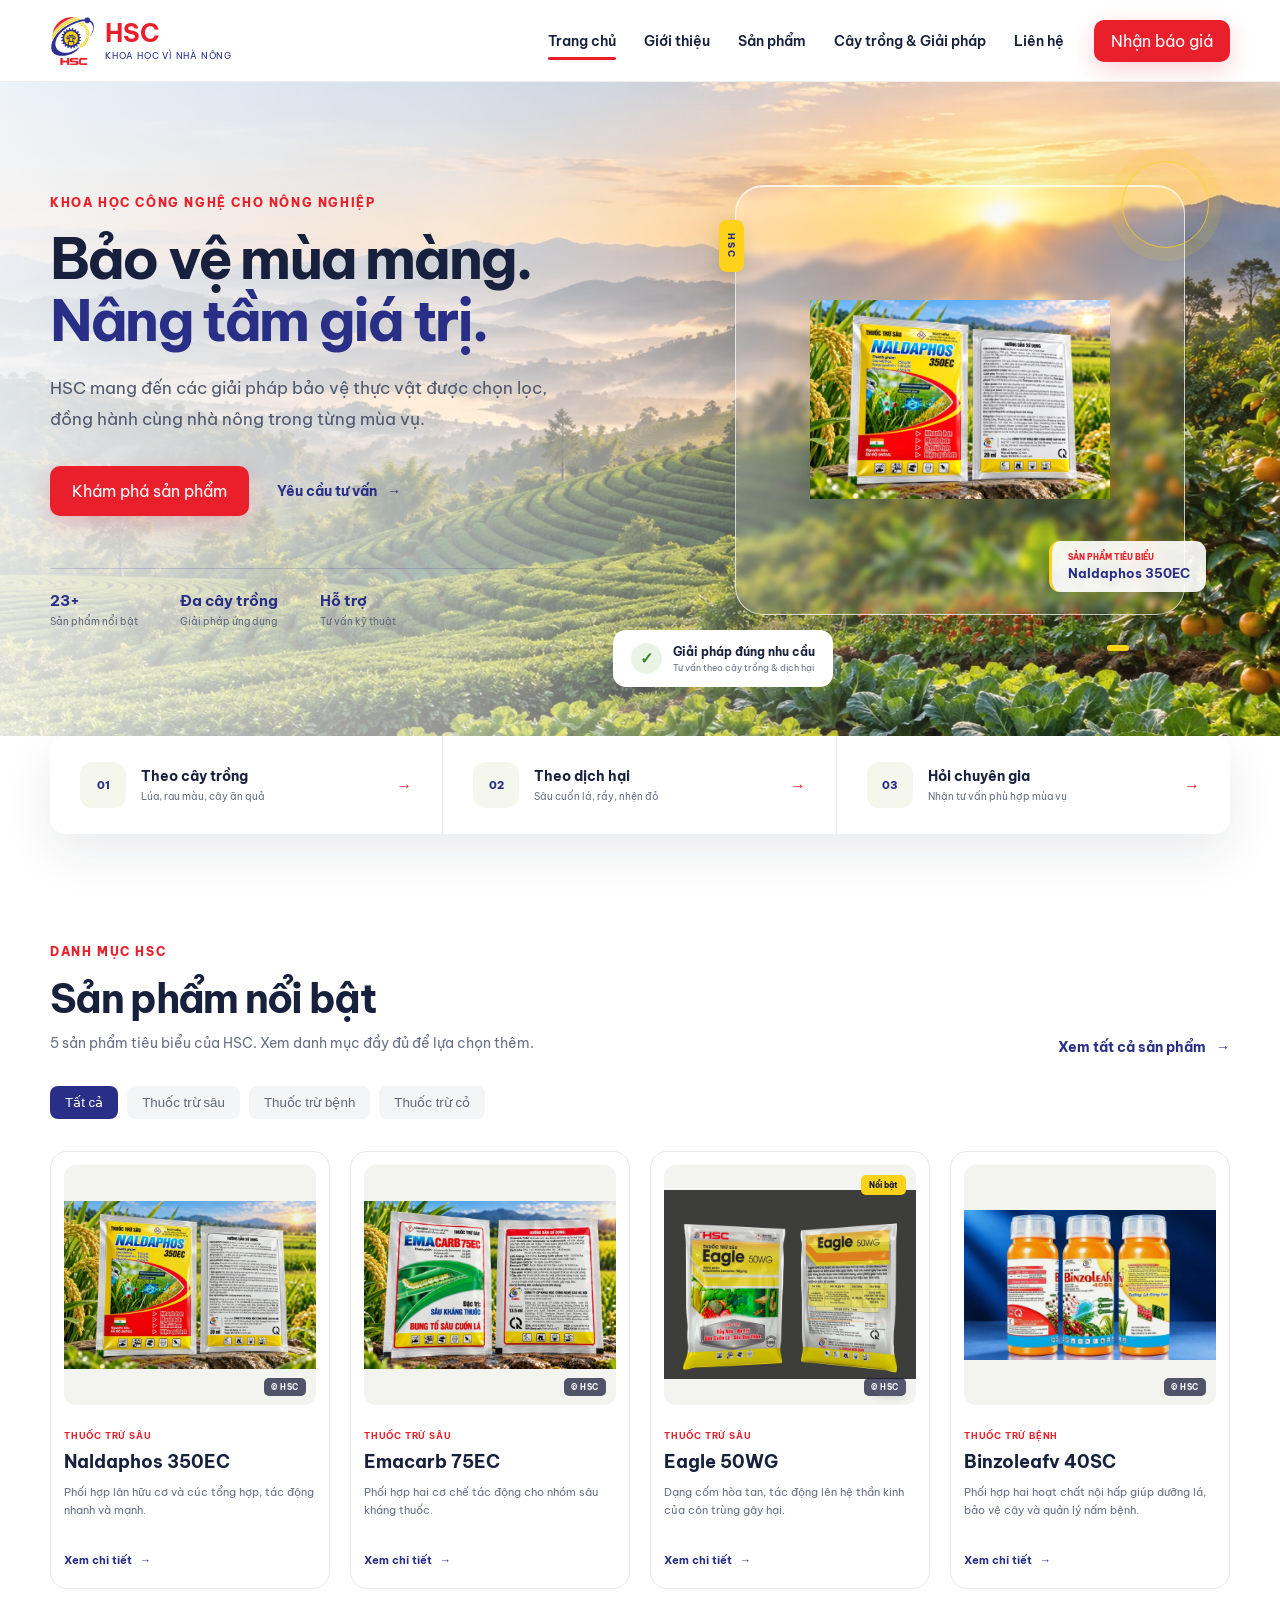
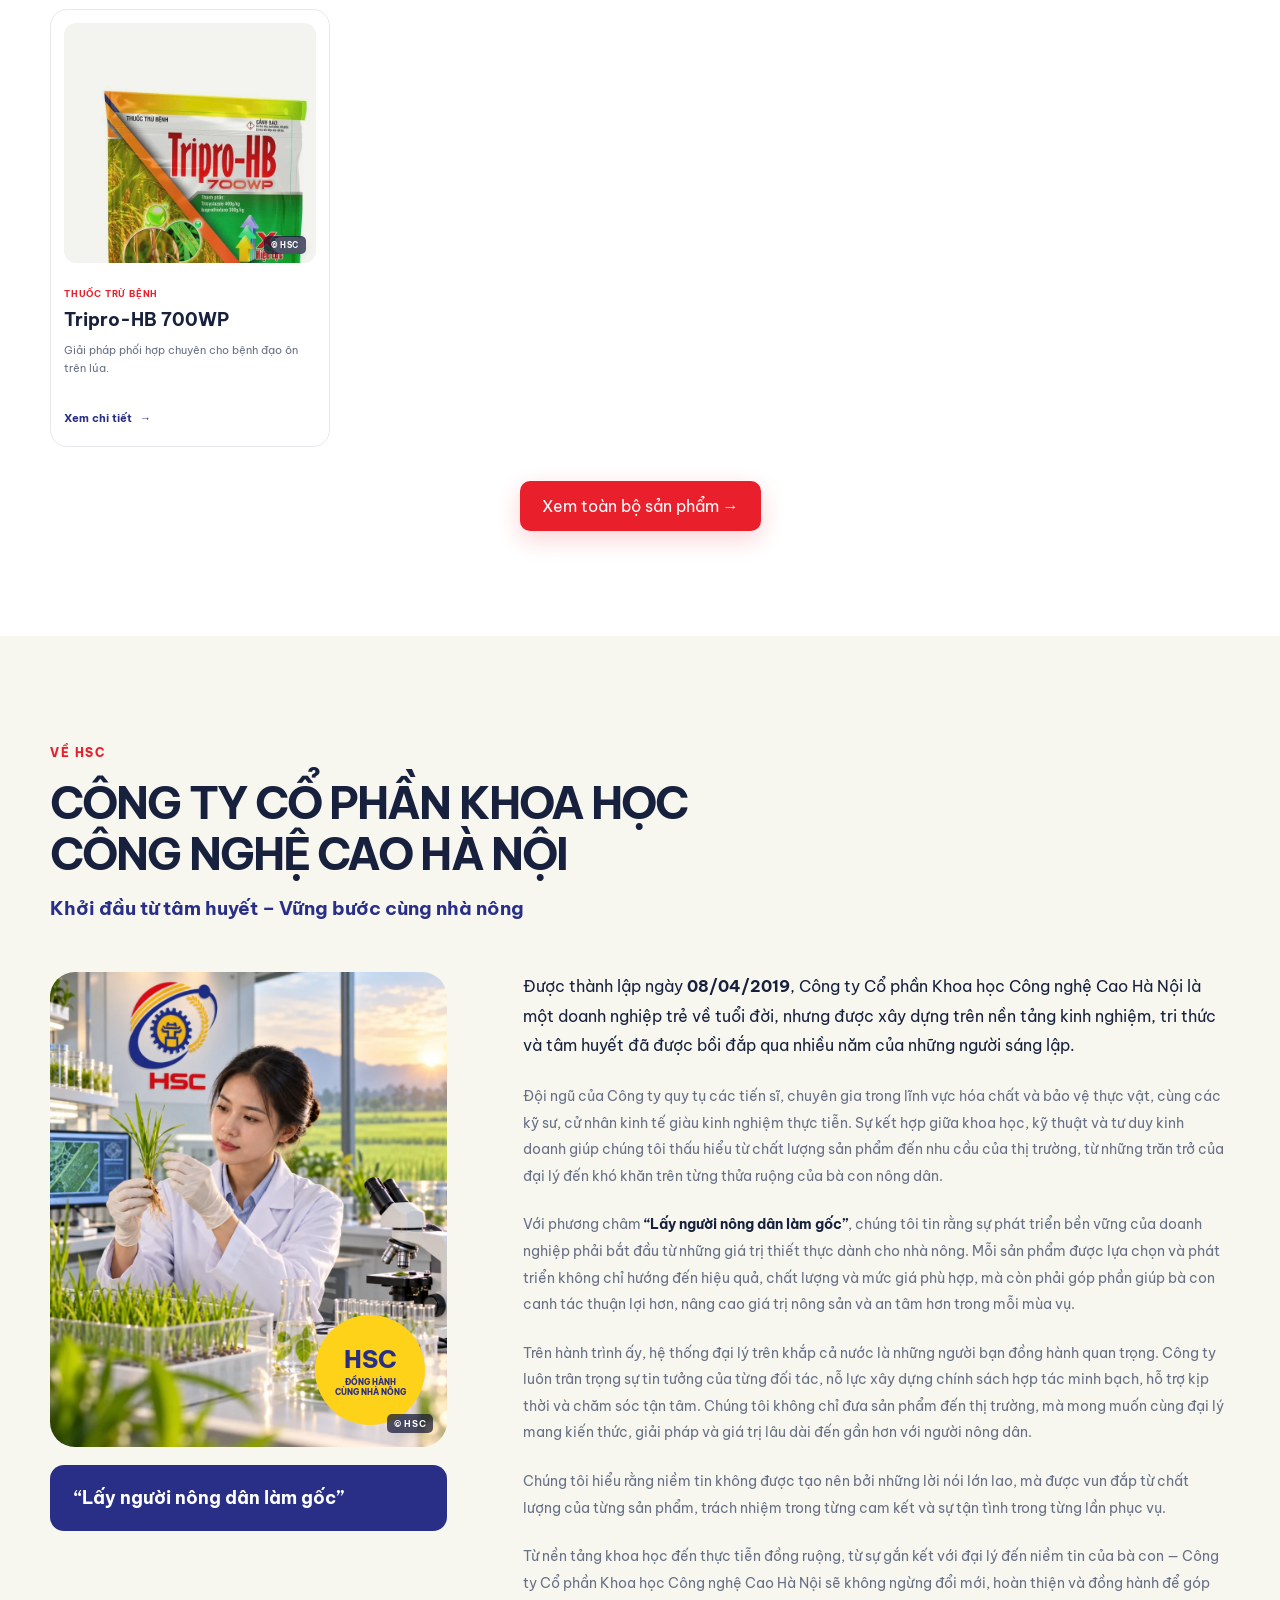
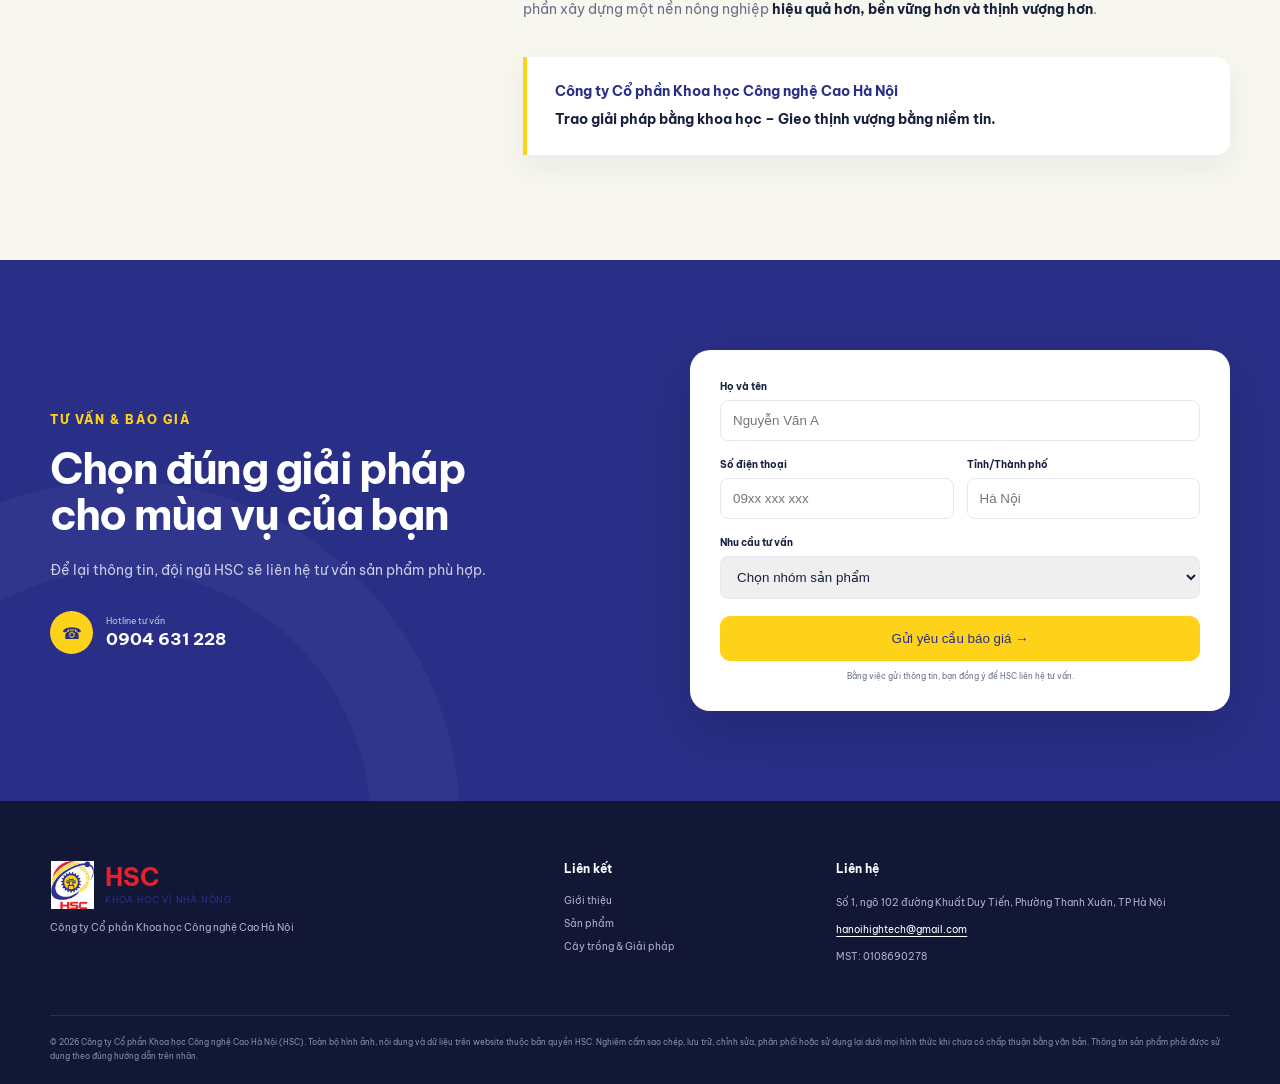
==== index.html @ 74bc1f0f "Sync homepage hero product rotation" ====
<!doctype html>
<html lang="vi">
<head>
  <meta charset="utf-8">
  <meta name="viewport" content="width=device-width,initial-scale=1">
  <meta name="description" content="HSC cung cấp các giải pháp bảo vệ thực vật phục vụ nền nông nghiệp hiệu quả và bền vững.">
  <meta name="copyright" content="Công ty Cổ phần Khoa học Công nghệ Cao Hà Nội (HSC)">
  <meta name="robots" content="index,follow,max-image-preview:none,noarchive">
  <title>HSC — Khoa học công nghệ cao Hà Nội</title>
  <link rel="preconnect" href="https://fonts.googleapis.com">
  <link rel="preconnect" href="https://fonts.gstatic.com" crossorigin>
  <link href="https://fonts.googleapis.com/css2?family=Be+Vietnam+Pro:wght@400;500;600;700;800&display=swap" rel="stylesheet">
  <link rel="stylesheet" href="styles.css?v=20261024-2">
</head>
<body>
  <a class="skip-link" href="#main">Đi đến nội dung chính</a>
  <header class="site-header">
    <div class="container nav-wrap">
      <a class="brand" href="#" aria-label="HSC - Trang chủ">
        <img src="assets/logo-hsc.jpg" alt="Logo HSC">
        <span><strong>HSC</strong><small>Khoa học vì nhà nông</small></span>
      </a>
      <button class="nav-toggle" aria-label="Mở menu" aria-expanded="false">☰</button>
      <nav class="nav" aria-label="Điều hướng chính">
        <a class="active" href="#">Trang chủ</a><a href="#about">Giới thiệu</a><a href="products.html">Sản phẩm</a><a href="crop-solutions.html">Cây trồng & Giải pháp</a><a href="#contact">Liên hệ</a>
      </nav>
      <a class="btn btn-small nav-quote" href="#quote">Nhận báo giá</a>
    </div>
  </header>

  <main id="main">
    <section class="hero">
      <div class="hero-shape one"></div><div class="hero-shape two"></div>
      <div class="container hero-grid">
        <div class="hero-copy">
          <span class="eyebrow">Khoa học công nghệ cho nông nghiệp</span>
          <h1>Bảo vệ mùa màng.<br><em>Nâng tầm giá trị.</em></h1>
          <p>HSC mang đến các giải pháp bảo vệ thực vật được chọn lọc, đồng hành cùng nhà nông trong từng mùa vụ.</p>
          <div class="hero-actions"><a class="btn" href="#products">Khám phá sản phẩm</a><a class="text-link" href="#quote">Yêu cầu tư vấn <span>→</span></a></div>
          <div class="trust-row"><div><b>23+</b><span>Sản phẩm nổi bật</span></div><div><b>Đa cây trồng</b><span>Giải pháp ứng dụng</span></div><div><b>Hỗ trợ</b><span>Tư vấn kỹ thuật</span></div></div>
        </div>
        <div class="hero-visual" aria-label="Các sản phẩm tiêu biểu của HSC">
          <div class="hero-product-stage">
            <img class="hero-pack hero-product-current" src="assets/products/naldaphos-350ec.webp" alt="Naldaphos 350EC" fetchpriority="high">
            <div class="hero-product-label"><small>Sản phẩm tiêu biểu</small><strong id="heroProductName">Naldaphos 350EC</strong></div>
          </div>
          <div class="hero-dots" aria-label="Tiến trình trình chiếu sản phẩm"></div>
          <div class="hero-note"><span>✓</span><div><strong>Giải pháp đúng nhu cầu</strong><small>Tư vấn theo cây trồng & dịch hại</small></div></div>
        </div>
      </div>
    </section>

    <section class="quick-links" id="solutions">
      <div class="container quick-grid">
        <a href="crop-solutions.html"><span class="qicon">01</span><div><strong>Theo cây trồng</strong><small>Lúa, rau màu, cây ăn quả</small></div><b>→</b></a>
        <a href="#products"><span class="qicon">02</span><div><strong>Theo dịch hại</strong><small>Sâu cuốn lá, rầy, nhện đỏ</small></div><b>→</b></a>
        <a href="#quote"><span class="qicon">03</span><div><strong>Hỏi chuyên gia</strong><small>Nhận tư vấn phù hợp mùa vụ</small></div><b>→</b></a>
      </div>
    </section>

    <section class="section products" id="products">
      <div class="container">
        <div class="section-head"><div><span class="eyebrow">Danh mục HSC</span><h2>Sản phẩm nổi bật</h2><p>5 sản phẩm tiêu biểu của HSC. Xem danh mục đầy đủ để lựa chọn thêm.</p></div><a class="text-link desktop" href="products.html">Xem tất cả sản phẩm <span>→</span></a></div>
        <div class="filters" role="group" aria-label="Lọc sản phẩm"><button class="filter active" data-filter="all">Tất cả</button><button class="filter" data-filter="sau">Thuốc trừ sâu</button><button class="filter" data-filter="benh">Thuốc trừ bệnh</button><button class="filter" data-filter="co">Thuốc trừ cỏ</button></div>
        <div class="product-grid" id="productGrid"></div>
        <div class="products-more"><a class="btn" href="products.html">Xem toàn bộ sản phẩm →</a></div>
      </div>
    </section>

    <section class="section about" id="about">
      <div class="container">
        <div class="about-heading">
          <span class="eyebrow">Về HSC</span>
          <h2>Công ty Cổ phần Khoa học<br>Công nghệ Cao Hà Nội</h2>
          <p class="about-tagline">Khởi đầu từ tâm huyết – Vững bước cùng nhà nông</p>
        </div>
        <div class="about-story">
          <aside class="about-visual" aria-label="HSC đồng hành cùng nhà nông">
            <div class="about-image"><img src="assets/hsc-agricultural-research.webp" alt="Chuyên gia HSC nghiên cứu cây trồng trong phòng thí nghiệm nông nghiệp công nghệ cao" loading="lazy" width="960" height="1200"><span class="stamp">HSC<small>Đồng hành<br>cùng nhà nông</small></span></div>
            <blockquote>“Lấy người nông dân làm gốc”</blockquote>
          </aside>
          <div class="about-copy">
            <p class="about-lead">Được thành lập ngày <strong>08/04/2019</strong>, Công ty Cổ phần Khoa học Công nghệ Cao Hà Nội là một doanh nghiệp trẻ về tuổi đời, nhưng được xây dựng trên nền tảng kinh nghiệm, tri thức và tâm huyết đã được bồi đắp qua nhiều năm của những người sáng lập.</p>
            <p>Đội ngũ của Công ty quy tụ các tiến sĩ, chuyên gia trong lĩnh vực hóa chất và bảo vệ thực vật, cùng các kỹ sư, cử nhân kinh tế giàu kinh nghiệm thực tiễn. Sự kết hợp giữa khoa học, kỹ thuật và tư duy kinh doanh giúp chúng tôi thấu hiểu từ chất lượng sản phẩm đến nhu cầu của thị trường, từ những trăn trở của đại lý đến khó khăn trên từng thửa ruộng của bà con nông dân.</p>
            <p>Với phương châm <strong>“Lấy người nông dân làm gốc”</strong>, chúng tôi tin rằng sự phát triển bền vững của doanh nghiệp phải bắt đầu từ những giá trị thiết thực dành cho nhà nông. Mỗi sản phẩm được lựa chọn và phát triển không chỉ hướng đến hiệu quả, chất lượng và mức giá phù hợp, mà còn phải góp phần giúp bà con canh tác thuận lợi hơn, nâng cao giá trị nông sản và an tâm hơn trong mỗi mùa vụ.</p>
            <p>Trên hành trình ấy, hệ thống đại lý trên khắp cả nước là những người bạn đồng hành quan trọng. Công ty luôn trân trọng sự tin tưởng của từng đối tác, nỗ lực xây dựng chính sách hợp tác minh bạch, hỗ trợ kịp thời và chăm sóc tận tâm. Chúng tôi không chỉ đưa sản phẩm đến thị trường, mà mong muốn cùng đại lý mang kiến thức, giải pháp và giá trị lâu dài đến gần hơn với người nông dân.</p>
            <p>Chúng tôi hiểu rằng niềm tin không được tạo nên bởi những lời nói lớn lao, mà được vun đắp từ chất lượng của từng sản phẩm, trách nhiệm trong từng cam kết và sự tận tình trong từng lần phục vụ.</p>
            <p>Từ nền tảng khoa học đến thực tiễn đồng ruộng, từ sự gắn kết với đại lý đến niềm tin của bà con — Công ty Cổ phần Khoa học Công nghệ Cao Hà Nội sẽ không ngừng đổi mới, hoàn thiện và đồng hành để góp phần xây dựng một nền nông nghiệp <strong>hiệu quả hơn, bền vững hơn và thịnh vượng hơn</strong>.</p>
            <div class="about-signature"><strong>Công ty Cổ phần Khoa học Công nghệ Cao Hà Nội</strong><span>Trao giải pháp bằng khoa học – Gieo thịnh vượng bằng niềm tin.</span></div>
          </div>
        </div>
      </div>
    </section>

    <section class="quote" id="quote">
      <div class="container quote-grid"><div><span class="eyebrow light">Tư vấn & báo giá</span><h2>Chọn đúng giải pháp<br>cho mùa vụ của bạn</h2><p>Để lại thông tin, đội ngũ HSC sẽ liên hệ tư vấn sản phẩm phù hợp.</p><div class="contact-line"><span>☎</span><div><small>Hotline tư vấn</small><b>0904 631 228</b></div></div></div><form class="quote-form" action="https://formsubmit.co/hanoihightech@gmail.com" method="post"><input type="hidden" name="_subject" value="Yêu cầu báo giá mới từ website HSC"><input type="hidden" name="_captcha" value="false"><input class="honeypot" type="text" name="_honey" tabindex="-1" autocomplete="off"><div class="field"><label for="name">Họ và tên</label><input id="name" name="Họ và tên" required autocomplete="name" placeholder="Nguyễn Văn A"></div><div class="field-row"><div class="field"><label for="phone">Số điện thoại</label><input id="phone" name="Số điện thoại" type="tel" required autocomplete="tel" pattern="[0-9 +.-]{8,15}" placeholder="09xx xxx xxx"></div><div class="field"><label for="region">Tỉnh/Thành phố</label><input id="region" name="Tỉnh Thành phố" autocomplete="address-level1" placeholder="Hà Nội"></div></div><div class="field"><label for="need">Nhu cầu tư vấn</label><select id="need" name="Nhu cầu tư vấn" required><option value="">Chọn nhóm sản phẩm</option><option>Thuốc trừ sâu</option><option>Giải pháp theo cây trồng</option><option>Nhận báo giá đại lý</option></select></div><button class="btn btn-yellow" type="submit">Gửi yêu cầu báo giá →</button><small class="privacy">Bằng việc gửi thông tin, bạn đồng ý để HSC liên hệ tư vấn.</small></form></div>
    </section>
  </main>

  <footer id="contact"><div class="container footer-grid"><div class="footer-brand"><div class="brand"><img src="assets/logo-hsc.jpg" alt=""><span><strong>HSC</strong><small>Khoa học vì nhà nông</small></span></div><p>Công ty Cổ phần Khoa học Công nghệ Cao Hà Nội</p></div><div><h3>Liên kết</h3><a href="#about">Giới thiệu</a><a href="products.html">Sản phẩm</a><a href="crop-solutions.html">Cây trồng & Giải pháp</a></div><div><h3>Liên hệ</h3><p>Số 1, ngõ 102 đường Khuất Duy Tiến, Phường Thanh Xuân, TP Hà Nội</p><p><a href="mailto:hanoihightech@gmail.com">hanoihightech@gmail.com</a></p><p>MST: 0108690278</p></div></div><div class="container copyright">© 2026 Công ty Cổ phần Khoa học Công nghệ Cao Hà Nội (HSC). Toàn bộ hình ảnh, nội dung và dữ liệu trên website thuộc bản quyền HSC. Nghiêm cấm sao chép, lưu trữ, chỉnh sửa, phân phối hoặc sử dụng lại dưới mọi hình thức khi chưa có chấp thuận bằng văn bản. Thông tin sản phẩm phải được sử dụng theo đúng hướng dẫn trên nhãn.</div></footer>
  <div class="copyright-notice" id="copyrightNotice" role="status" aria-live="polite" hidden>Nội dung và hình ảnh thuộc bản quyền HSC.</div>
  <div class="product-modal" id="productModal" hidden>
    <div class="modal-backdrop" data-close-modal></div>
    <section class="modal-panel" role="dialog" aria-modal="true" aria-labelledby="modalTitle">
      <button class="modal-close" type="button" aria-label="Đóng thông tin sản phẩm" data-close-modal>×</button>
      <div class="modal-image"><img id="modalImage" src="" alt=""></div>
      <div class="modal-content"><span class="eyebrow" id="modalType"></span><h2 id="modalTitle"></h2><p class="modal-lead" id="modalLead"></p><div class="active-box"><small>Hoạt chất</small><strong id="modalActive"></strong></div><div class="detail-grid"><div><h3>Công dụng</h3><p id="modalUse"></p></div><div><h3>Đối tượng phòng trừ chủ đạo</h3><p id="modalTargets"></p></div><div><h3>Cây trồng tham khảo</h3><p id="modalCrops"></p></div><div><h3>Lưu ý sử dụng</h3><p>Đọc kỹ nhãn, tuân thủ liều lượng, thời gian cách ly và trang bị bảo hộ. Không tự ý phối trộn khi chưa có hướng dẫn kỹ thuật.</p></div></div><a class="btn" id="modalQuote" href="#quote">Yêu cầu báo giá</a><p class="label-note">Thông tin trên website mang tính giới thiệu. Hướng dẫn trên nhãn sản phẩm là căn cứ sử dụng chính thức.</p></div>
    </section>
  </div>
  <script src="product-additions.js?v=20261024-3"></script><script src="script.js?v=20261024-7"></script>
</body>
</html>
---- styles.css ----
:root{--blue:#292f87;--blue2:#1d246f;--yellow:#ffd21a;--red:#e9202b;--ink:#17203c;--muted:#687086;--cream:#f7f7f0;--line:#e6e8ee;--white:#fff;--radius:22px}*{box-sizing:border-box}html{scroll-behavior:smooth}body{margin:0;font-family:'Be Vietnam Pro',sans-serif;color:var(--ink);background:#fff}a{color:inherit;text-decoration:none}img{max-width:100%;display:block}.container{width:min(1180px,calc(100% - 40px));margin:auto}.skip-link{position:absolute;left:-9999px;top:10px;background:#fff;padding:10px;z-index:99}.skip-link:focus{left:10px}.site-header{height:82px;background:rgba(255,255,255,.96);position:sticky;top:0;z-index:20;border-bottom:1px solid #eee}.nav-wrap{height:100%;display:flex;align-items:center;gap:30px}.brand{display:flex;align-items:center;gap:10px;margin-right:auto}.brand img{width:45px;height:48px;object-fit:contain}.brand span{display:flex;flex-direction:column}.brand strong{font-size:25px;line-height:1;color:var(--red)}.brand small{font-size:9px;text-transform:uppercase;letter-spacing:.8px;color:var(--blue);margin-top:4px}.nav{display:flex;gap:28px;font-size:14px;font-weight:600}.nav a{padding:30px 0;position:relative}.nav a.active:after,.nav a:hover:after{content:"";height:3px;background:var(--red);position:absolute;left:0;right:0;bottom:20px;border-radius:2px}.btn{display:inline-flex;align-items:center;justify-content:center;background:var(--red);color:#fff;padding:15px 22px;border:0;border-radius:10px;font:700 14px inherit;cursor:pointer;box-shadow:0 8px 24px rgba(233,32,43,.2)}.btn:hover{transform:translateY(-2px)}.btn-small{padding:11px 17px}.nav-toggle{display:none}.hero{min-height:655px;background:linear-gradient(120deg,#f6f7f3 0%,#fff 52%,#eef0fb 100%);position:relative;overflow:hidden}.hero-grid{display:grid;grid-template-columns:1.05fr .95fr;align-items:center;min-height:655px;position:relative;z-index:2}.eyebrow{display:inline-block;font-size:12px;font-weight:800;text-transform:uppercase;letter-spacing:1.6px;color:var(--red);margin-bottom:18px}.hero h1,.section h2,.quote h2{font-size:57px;line-height:1.08;letter-spacing:-2.8px;margin:0 0 22px}.hero h1 em{font-style:normal;color:var(--blue)}.hero-copy>p{font-size:17px;line-height:1.8;color:var(--muted);max-width:570px}.hero-actions{display:flex;align-items:center;gap:28px;margin-top:31px}.text-link{font-size:14px;font-weight:700;color:var(--blue)}.text-link span{margin-left:7px}.trust-row{display:flex;gap:42px;margin-top:52px;border-top:1px solid var(--line);padding-top:22px}.trust-row div{display:flex;flex-direction:column}.trust-row b{font-size:15px;color:var(--blue)}.trust-row span{font-size:10px;color:var(--muted);margin-top:5px}.hero-visual{height:560px;position:relative}.sun{position:absolute;width:390px;height:390px;border-radius:50%;background:var(--yellow);right:38px;top:72px;box-shadow:0 35px 80px rgba(255,210,26,.25)}.hero-pack{position:absolute;object-fit:contain;filter:drop-shadow(0 24px 20px rgba(29,36,111,.18))}.pack-a{width:245px;height:440px;right:217px;top:62px;mix-blend-mode:multiply}.pack-b{width:205px;height:390px;right:35px;top:129px;mix-blend-mode:multiply}.hero-note{position:absolute;left:17px;bottom:44px;background:#fff;padding:13px 18px;border-radius:13px;box-shadow:0 12px 35px rgba(23,32,60,.16);display:flex;gap:11px;align-items:center}.hero-note>span{background:#eaf4e5;color:#42832d;width:31px;height:31px;border-radius:50%;display:grid;place-items:center;font-weight:bold}.hero-note div{display:flex;flex-direction:column}.hero-note strong{font-size:12px}.hero-note small{font-size:9px;color:var(--muted);margin-top:3px}.leaf{position:absolute;color:#8cae37;font-size:26px;transform:rotate(45deg)}.leaf-a{right:8px;top:90px}.leaf-b{left:70px;top:100px}.hero-shape{position:absolute;border:1px solid rgba(41,47,135,.08);border-radius:50%}.hero-shape.one{width:700px;height:700px;right:-320px;top:-250px}.hero-shape.two{width:500px;height:500px;left:-390px;bottom:-390px}.quick-links{transform:translateY(-1px);background:#fff}.quick-grid{display:grid;grid-template-columns:repeat(3,1fr);box-shadow:0 18px 50px rgba(23,32,60,.09);border-radius:16px;overflow:hidden;position:relative;z-index:3}.quick-grid>a{padding:26px 30px;display:flex;align-items:center;gap:15px;border-right:1px solid var(--line);background:#fff}.quick-grid>a:last-child{border:0}.quick-grid>a>b{margin-left:auto;color:var(--red)}.qicon{width:46px;height:46px;display:grid;place-items:center;background:#f5f6ec;border-radius:12px}.quick-grid div{display:flex;flex-direction:column}.quick-grid strong{font-size:14px}.quick-grid small{font-size:10px;color:var(--muted);margin-top:5px}.section{padding:105px 0}.products{background:#fff}.section-head{display:flex;justify-content:space-between;align-items:end;margin-bottom:30px}.section-head h2,.about h2{font-size:40px;letter-spacing:-1.7px;margin:0 0 12px}.section-head p{color:var(--muted);max-width:600px;font-size:14px;line-height:1.7;margin:0}.filters{display:flex;gap:9px;margin-bottom:32px}.filter{background:#f4f5f7;border:0;border-radius:8px;padding:9px 15px;font:600 12px inherit;color:#61697a;cursor:pointer}.filter.active{background:var(--blue);color:#fff}.product-grid{display:grid;grid-template-columns:repeat(4,1fr);gap:20px}.product-card{border:1px solid var(--line);border-radius:17px;padding:13px 13px 20px;position:relative;transition:.2s}.product-card:hover{transform:translateY(-5px);box-shadow:0 18px 42px rgba(23,32,60,.09)}.product-img{height:240px;background:#f3f4ef;border-radius:12px;display:grid;place-items:center;overflow:hidden;margin-bottom:18px}.product-img.dark{background:#f0f1f5}.product-img img{width:100%;height:100%;object-fit:contain;mix-blend-mode:multiply}.product-card>small{font-size:9px;color:var(--red);font-weight:700;text-transform:uppercase;letter-spacing:.8px}.product-card h3{font-size:18px;margin:7px 0}.product-card p{font-size:11px;line-height:1.6;color:var(--muted);min-height:53px}.product-card>a{font-size:11px;font-weight:700;color:var(--blue)}.badge{position:absolute;right:23px;top:23px;z-index:2;background:var(--yellow);padding:5px 8px;border-radius:5px;font-size:8px;font-weight:800}.about{background:var(--cream)}.about-grid{display:grid;grid-template-columns:1fr 1fr;gap:90px;align-items:center}.about-image{height:540px;border-radius:25px;overflow:hidden;position:relative;background:#ddd}.about-image>img{width:100%;height:100%;object-fit:cover}.stamp{position:absolute;right:22px;bottom:22px;width:110px;height:110px;background:var(--yellow);border-radius:50%;display:flex;flex-direction:column;align-items:center;justify-content:center;color:var(--blue);font-size:24px;font-weight:800}.stamp small{font-size:8px;text-align:center;text-transform:uppercase;margin-top:3px}.about-copy>p{color:var(--muted);line-height:1.8;font-size:14px}.about-copy ul{list-style:none;padding:0;margin:28px 0}.about-copy li{display:flex;gap:15px;margin:18px 0}.about-copy li>b{width:28px;height:28px;border-radius:50%;background:#e9edd8;color:#5e802d;display:grid;place-items:center}.about-copy li span{display:flex;flex-direction:column}.about-copy li strong{font-size:13px}.about-copy li small{font-size:10px;color:var(--muted);margin-top:5px}.quote{background:var(--blue);color:#fff;padding:90px 0;position:relative;overflow:hidden}.quote:after{content:"";position:absolute;width:500px;height:500px;border:90px solid rgba(255,255,255,.03);border-radius:50%;left:-220px;bottom:-360px}.quote-grid{display:grid;grid-template-columns:1fr 1fr;gap:100px;align-items:center;position:relative;z-index:2}.eyebrow.light{color:var(--yellow)}.quote h2{font-size:43px;letter-spacing:-1.8px}.quote-grid>div>p{color:#c9cce4;line-height:1.7;font-size:14px}.contact-line{display:flex;gap:13px;align-items:center;margin-top:28px}.contact-line>span{width:43px;height:43px;border-radius:50%;background:var(--yellow);color:var(--blue);display:grid;place-items:center}.contact-line div{display:flex;flex-direction:column}.contact-line small{font-size:9px;color:#bfc3dc}.contact-line b{font-size:17px;margin-top:2px}.quote-form{background:#fff;color:var(--ink);padding:30px;border-radius:20px;box-shadow:0 20px 60px rgba(0,0,0,.15)}.field{display:flex;flex-direction:column;gap:7px;margin-bottom:17px}.field-row{display:grid;grid-template-columns:1fr 1fr;gap:13px}.field label{font-size:10px;font-weight:700}.field input,.field select{width:100%;border:1px solid var(--line);border-radius:8px;padding:12px;font:12px inherit;color:var(--ink);outline:none}.field input:focus,.field select:focus{border-color:var(--blue);box-shadow:0 0 0 3px rgba(41,47,135,.1)}.btn-yellow{width:100%;background:var(--yellow);color:var(--blue);box-shadow:none}.privacy{display:block;text-align:center;color:var(--muted);font-size:8px;margin-top:10px}footer{background:#121735;color:#fff;padding:60px 0 0}.footer-grid{display:grid;grid-template-columns:1.5fr .7fr 1.3fr;gap:60px}.footer-brand .brand{justify-content:flex-start;width:max-content}.footer-brand p,.footer-grid>div>p{font-size:10px;line-height:1.7;color:#aeb2ca}.footer-grid h3{font-size:12px;margin:0 0 18px}.footer-grid>div>a{display:block;font-size:10px;color:#aeb2ca;margin:10px 0}.copyright{border-top:1px solid rgba(255,255,255,.1);margin-top:40px;padding:20px 0;font-size:8px;color:#898fae}
@media(max-width:900px){.nav,.nav-quote{display:none}.nav-toggle{display:block;border:0;background:transparent;font-size:24px}.nav.open{display:flex;position:absolute;top:82px;left:0;right:0;background:#fff;flex-direction:column;padding:20px 30px;gap:0;box-shadow:0 15px 30px rgba(0,0,0,.1)}.nav.open a{padding:13px}.nav.open a:after{display:none}.hero-grid{grid-template-columns:1fr;min-height:auto;padding-top:70px}.hero h1{font-size:49px}.hero-visual{height:510px}.product-grid{grid-template-columns:repeat(2,1fr)}.about-grid,.quote-grid{grid-template-columns:1fr;gap:50px}.about-image{height:480px}.quick-grid{grid-template-columns:1fr}.quick-grid>a{border-right:0;border-bottom:1px solid var(--line)}.footer-grid{grid-template-columns:1fr 1fr}.footer-brand{grid-column:1/-1}}
@media(max-width:600px){.container{width:min(100% - 28px,1180px)}.site-header{height:70px}.nav.open{top:70px}.hero-grid{padding-top:52px}.hero h1{font-size:38px;letter-spacing:-1.8px}.hero-copy>p{font-size:14px}.hero-actions{align-items:flex-start;flex-direction:column;gap:18px}.trust-row{gap:15px;justify-content:space-between}.hero-visual{height:425px}.sun{width:300px;height:300px;right:10px}.pack-a{width:190px;height:350px;right:135px}.pack-b{width:160px;height:300px;right:5px;top:120px}.hero-note{left:0;bottom:20px}.section{padding:75px 0}.section-head h2,.about h2{font-size:33px}.desktop{display:none}.product-grid{grid-template-columns:1fr 1fr;gap:10px}.product-card{padding:8px 8px 15px}.product-img{height:180px}.product-card p{display:none}.product-card h3{font-size:14px}.filters{overflow:auto;padding-bottom:5px}.filter{white-space:nowrap}.about-grid{gap:38px}.about-image{height:360px}.quote{padding:70px 0}.quote h2{font-size:34px}.quote-grid{gap:38px}.quote-form{padding:20px}.field-row{grid-template-columns:1fr}.footer-grid{grid-template-columns:1fr;gap:30px}.footer-brand{grid-column:auto}}
@media(prefers-reduced-motion:reduce){html{scroll-behavior:auto}*{transition:none!important}}
.qicon{color:var(--blue);font-size:11px;font-weight:800}

/* Hero product emphasis */
.hero-grid{grid-template-columns:.94fr 1.06fr}
.hero-visual{height:590px}
.sun{width:440px;height:440px;right:18px;top:56px;background:linear-gradient(145deg,#ffe45e 0%,#ffd21a 54%,#f4b90b 100%);box-shadow:0 40px 95px rgba(255,196,0,.34)}
.hero-pack{filter:drop-shadow(0 32px 26px rgba(29,36,111,.28));transition:transform .25s ease}
.hero-visual:hover .pack-a{transform:translateY(-7px) rotate(-1deg)}
.hero-visual:hover .pack-b{transform:translateY(-4px) rotate(1deg)}
.pack-a{width:285px;height:490px;right:230px;top:43px}
.pack-b{width:235px;height:430px;right:22px;top:112px}
.hero-note{left:28px;bottom:26px}
@media(max-width:900px){.hero-grid{grid-template-columns:1fr}.hero-visual{height:540px}.sun{width:410px;height:410px;right:20px}.pack-a{width:260px;height:450px;right:210px}.pack-b{width:220px;height:400px;right:18px}}
@media(max-width:600px){.hero-visual{height:475px;margin-top:8px}.sun{width:345px;height:345px;right:-2px;top:68px}.pack-a{width:215px;height:385px;right:138px;top:53px}.pack-b{width:180px;height:340px;right:-2px;top:112px}.hero-note{left:0;bottom:0}}
.product-open{display:block;width:100%;padding:0;border:0;background:none;text-align:left;color:inherit;font:inherit;cursor:pointer}.product-open:focus-visible{outline:3px solid var(--yellow);outline-offset:5px;border-radius:10px}.product-open>small{font-size:9px;color:var(--red);font-weight:700;text-transform:uppercase;letter-spacing:.8px}.product-open h3{font-size:18px;margin:7px 0}.product-open p{font-size:11px;line-height:1.6;color:var(--muted);min-height:53px}.card-link{font-size:11px;font-weight:700;color:var(--blue)}.card-link b{margin-left:5px}.product-card[hidden]{display:none}
.product-img{position:relative}.product-img img,#modalImage{transition:opacity .18s ease}.product-img img.switching,#modalImage.switching{opacity:0}.gallery-mark{position:absolute;right:10px;bottom:9px;padding:4px 7px;border-radius:999px;background:rgba(255,255,255,.88);color:var(--blue);font-size:7px;letter-spacing:3px;box-shadow:0 2px 8px rgba(23,32,60,.12)}
.products-more{display:flex;justify-content:center;margin-top:34px}.catalog-hero{padding:75px 0 45px;background:linear-gradient(135deg,#f7f7f0,#eef0fb)}.catalog-hero h1{font-size:48px;letter-spacing:-2px;margin:0 0 14px}.catalog-hero p{color:var(--muted);max-width:680px;line-height:1.7}.catalog-products{padding-top:55px}
@media(prefers-reduced-motion:reduce){.product-img img,#modalImage{transition:none}}
body.modal-open{overflow:hidden}.product-modal[hidden]{display:none}.product-modal{position:fixed;inset:0;z-index:100;display:grid;place-items:center;padding:22px}.modal-backdrop{position:absolute;inset:0;background:rgba(12,17,44,.72);backdrop-filter:blur(5px)}.modal-panel{position:relative;background:#fff;width:min(1050px,100%);max-height:min(760px,calc(100vh - 44px));overflow:auto;border-radius:24px;display:grid;grid-template-columns:.88fr 1.12fr;box-shadow:0 35px 100px rgba(0,0,0,.3)}.modal-close{position:absolute;right:17px;top:15px;width:38px;height:38px;border:0;border-radius:50%;background:#f1f2f5;color:var(--ink);font-size:26px;line-height:1;cursor:pointer;z-index:2}.modal-close:focus-visible{outline:3px solid var(--yellow)}.modal-image{min-height:600px;background:linear-gradient(145deg,#f1f2ec,#e9ebf6);display:grid;place-items:center;padding:35px;overflow:hidden}.modal-image img{width:100%;height:520px;object-fit:contain;mix-blend-mode:multiply;filter:drop-shadow(0 25px 22px rgba(29,36,111,.2))}.modal-content{padding:55px 50px 38px}.modal-content h2{font-size:39px;line-height:1.1;letter-spacing:-1.6px;margin:0 0 13px;color:var(--blue)}.modal-lead{font-size:13px;line-height:1.7;color:var(--muted)}.active-box{background:#fff7ce;border-left:4px solid var(--yellow);padding:13px 16px;border-radius:0 10px 10px 0;display:flex;flex-direction:column;margin:22px 0}.active-box small{font-size:9px;text-transform:uppercase;font-weight:800;color:#857113}.active-box strong{font-size:15px;margin-top:4px}.detail-grid{display:grid;grid-template-columns:1fr 1fr;gap:22px 28px;margin-bottom:26px}.detail-grid h3{font-size:12px;margin:0 0 7px;color:var(--blue)}.detail-grid p{font-size:10px;line-height:1.65;color:var(--muted);margin:0}.label-note{font-size:8px;line-height:1.5;color:#8a90a2;margin:15px 0 0}.modal-content .btn{box-shadow:none}
@media(max-width:760px){.modal-panel{display:block;max-height:calc(100vh - 24px)}.product-modal{padding:12px}.modal-image{min-height:310px;height:310px;padding:20px}.modal-image img{height:280px}.modal-content{padding:30px 22px}.modal-content h2{font-size:30px}.detail-grid{grid-template-columns:1fr}.modal-close{position:fixed;right:25px;top:24px}.product-open h3{font-size:14px}.product-open p{display:none}}
.honeypot{position:absolute!important;left:-9999px!important;width:1px!important;height:1px!important;opacity:0!important}.footer-grid a[href^="mailto:"]{color:#fff;text-decoration:underline;text-underline-offset:3px}

/* Full-bleed agricultural sunrise hero */
.hero{background-image:linear-gradient(90deg,rgba(8,35,24,.88) 0%,rgba(8,35,24,.7) 35%,rgba(8,35,24,.2) 68%,rgba(8,35,24,.08) 100%),url('assets/hero-agriculture-sunrise.webp');background-size:cover;background-position:center center}
.hero:before{content:"";position:absolute;inset:0;background:linear-gradient(180deg,rgba(255,255,255,.04),rgba(10,35,18,.12));pointer-events:none}
.hero .hero-copy{padding:42px 36px 42px 0;text-shadow:0 2px 18px rgba(0,0,0,.2)}
.hero .eyebrow{color:#ffe34e}.hero h1{color:#fff}.hero h1 em{color:#ffe34e}.hero-copy>p{color:rgba(255,255,255,.88)}.hero .text-link{color:#fff}.hero .trust-row{border-color:rgba(255,255,255,.28)}.hero .trust-row b{color:#fff}.hero .trust-row span{color:rgba(255,255,255,.72)}
.hero .sun{background:radial-gradient(circle at 40% 36%,rgba(255,237,141,.9),rgba(255,205,21,.78) 60%,rgba(232,165,0,.68));box-shadow:0 35px 100px rgba(0,0,0,.24);backdrop-filter:blur(2px)}
.hero-shape{display:none}
@media(max-width:900px){.hero{background-position:62% center}.hero:after{content:"";position:absolute;inset:0;background:linear-gradient(180deg,rgba(6,29,20,.83) 0%,rgba(6,29,20,.58) 48%,rgba(6,29,20,.12) 100%)}.hero-grid{z-index:2}.hero .hero-copy{padding-right:0}.hero-visual{z-index:2}}
@media(max-width:600px){.hero{background-position:64% center}.hero .hero-copy{padding-top:20px}.hero .sun{background:rgba(255,210,26,.77)}}

/* Bright, unobstructed hero with rotating products */
.hero{background-image:linear-gradient(90deg,rgba(255,255,255,.84) 0%,rgba(255,255,255,.57) 36%,rgba(255,255,255,.08) 68%,rgba(255,255,255,0) 100%),url('assets/hero-agriculture-sunrise.webp');background-position:center center}
.hero:before{background:linear-gradient(180deg,rgba(255,255,255,.05),rgba(255,240,183,.03))}
.hero .hero-copy{text-shadow:none}.hero .eyebrow{color:var(--red)}.hero h1{color:var(--ink)}.hero h1 em{color:var(--blue)}.hero-copy>p{color:#4f596e}.hero .text-link{color:var(--blue)}.hero .trust-row{border-color:rgba(41,47,135,.18)}.hero .trust-row b{color:var(--blue)}.hero .trust-row span{color:#5e687b}
.hero-product-stage{position:absolute;inset:34px 0 55px 70px;display:grid;place-items:center}.hero-product-current{position:relative!important;inset:auto!important;width:430px!important;height:500px!important;object-fit:contain;mix-blend-mode:normal;filter:drop-shadow(0 28px 22px rgba(13,38,25,.28));opacity:1;transform:translateY(0) scale(1);transition:opacity .23s ease,transform .23s ease}.hero-product-current.switching{opacity:0;transform:translateY(10px) scale(.97)}.hero-product-label{position:absolute;right:22px;bottom:25px;background:rgba(255,255,255,.82);backdrop-filter:blur(8px);padding:11px 16px;border-radius:11px;display:flex;flex-direction:column;box-shadow:0 12px 35px rgba(15,33,22,.15);min-width:145px}.hero-product-label small{font-size:8px;text-transform:uppercase;color:var(--red);font-weight:800}.hero-product-label strong{font-size:13px;color:var(--blue);margin-top:3px}.hero-dots{position:absolute;right:28px;bottom:5px;display:flex;gap:5px}.hero-dots span{width:6px;height:6px;background:rgba(255,255,255,.65);border-radius:99px;box-shadow:0 1px 4px rgba(0,0,0,.15);transition:.25s}.hero-dots span.active{width:22px;background:var(--yellow)}.hero-visual .hero-note{left:8px;bottom:18px}.hero-visual .sun,.hero-visual .leaf,.hero-visual .pack-b{display:none!important}
@media(max-width:900px){.hero{background-position:60% center}.hero:after{background:linear-gradient(180deg,rgba(255,255,255,.84) 0%,rgba(255,255,255,.68) 48%,rgba(255,255,255,.03) 100%)}.hero-product-stage{inset:25px 0 55px}.hero-product-current{width:390px!important;height:460px!important}}
@media(max-width:600px){.hero{background-position:62% center}.hero-product-stage{inset:15px -10px 35px}.hero-product-current{width:330px!important;height:395px!important}.hero-product-label{right:6px;bottom:20px}.hero-dots{right:12px;bottom:0}.hero-visual .hero-note{left:0;bottom:5px}}

/* Compact premium product showcase */
.hero-product-stage{inset:70px 45px 90px 130px;border:1px solid rgba(255,255,255,.7);border-radius:28px;background:linear-gradient(145deg,rgba(255,255,255,.22),rgba(255,255,255,.06));backdrop-filter:blur(3px) saturate(110%);box-shadow:0 24px 70px rgba(16,39,25,.13),inset 0 1px rgba(255,255,255,.8);overflow:visible}
.hero-product-stage:before{content:"";position:absolute;width:85px;height:85px;border:1px solid rgba(255,210,26,.8);border-radius:50%;right:-25px;top:-25px;box-shadow:0 0 0 13px rgba(255,210,26,.13)}
.hero-product-stage:after{content:"HSC";position:absolute;left:-17px;top:34px;writing-mode:vertical-rl;padding:13px 7px;background:var(--yellow);border-radius:8px;color:var(--blue);font-size:9px;font-weight:800;letter-spacing:2px;box-shadow:0 8px 20px rgba(25,44,27,.14)}
.hero-product-current{width:300px!important;height:365px!important;border-radius:18px;filter:drop-shadow(0 22px 18px rgba(13,38,25,.25));mix-blend-mode:normal}
.hero-product-label{right:-22px;bottom:22px;border-left:3px solid var(--yellow);background:rgba(255,255,255,.9)}
.hero-dots{right:57px;bottom:54px}.hero-dots span{background:rgba(41,47,135,.28)}.hero-dots span.active{background:var(--yellow)}
@media(max-width:900px){.hero-product-stage{inset:60px 70px 85px}.hero-product-current{width:290px!important;height:350px!important}.hero-dots{right:82px;bottom:52px}}
@media(max-width:600px){.hero-product-stage{inset:55px 35px 70px;border-radius:22px}.hero-product-current{width:240px!important;height:300px!important}.hero-product-label{right:-15px;bottom:14px}.hero-dots{right:42px;bottom:35px}}

/* Copyright protection and visible ownership marks */
body{-webkit-user-select:none;user-select:none;-webkit-touch-callout:none}
input,textarea,select{-webkit-user-select:text;user-select:text;-webkit-touch-callout:default}
img{-webkit-user-drag:none;user-select:none;-webkit-user-select:none;-webkit-touch-callout:none;pointer-events:none}
.product-img,.modal-image,.about-image{position:relative}
.product-img:after,.modal-image:after,.about-image:after{content:"© HSC";position:absolute;right:10px;bottom:9px;z-index:4;padding:4px 7px;border-radius:5px;background:rgba(18,23,53,.72);color:#fff;font-size:8px;font-weight:700;letter-spacing:.7px;pointer-events:none}
.modal-image:after,.about-image:after{right:14px;bottom:14px;font-size:9px}

/* Company story */
.about-heading{max-width:880px;margin-bottom:52px}.about-heading h2{font-size:44px;line-height:1.15;letter-spacing:-1.9px;margin:0 0 17px;text-transform:uppercase}.about-tagline{margin:0;color:var(--blue);font-size:19px;font-weight:700}.about-story{display:grid;grid-template-columns:minmax(310px,.72fr) minmax(0,1.28fr);gap:76px;align-items:start}.about-visual{position:sticky;top:112px}.about-story .about-image{height:475px}.about-visual blockquote{margin:18px 0 0;padding:20px 24px;border-radius:14px;background:var(--blue);color:#fff;font-size:18px;font-weight:700;line-height:1.45}.about-story .about-copy>p{color:var(--muted);line-height:1.9;font-size:14px;margin:0 0 22px}.about-story .about-copy>p strong{color:var(--ink)}.about-story .about-copy .about-lead{font-size:16px;color:var(--ink);line-height:1.85}.about-signature{margin-top:34px;padding:25px 28px;border-left:4px solid var(--yellow);background:#fff;border-radius:0 14px 14px 0;box-shadow:0 12px 30px rgba(23,32,60,.06);display:flex;flex-direction:column;gap:8px}.about-signature strong{font-size:14px;color:var(--blue)}.about-signature span{font-size:14px;line-height:1.6;font-weight:700;color:var(--ink)}
@media(max-width:900px){.about-story{grid-template-columns:1fr;gap:42px}.about-visual{position:static;display:grid;grid-template-columns:1.25fr .75fr;gap:18px;align-items:stretch}.about-story .about-image{height:420px}.about-visual blockquote{margin:0;display:flex;align-items:flex-end}}
@media(max-width:600px){.about-heading{margin-bottom:34px}.about-heading h2{font-size:31px;letter-spacing:-1.2px}.about-tagline{font-size:16px;line-height:1.55}.about-story{gap:32px}.about-visual{display:block}.about-story .about-image{height:340px}.about-visual blockquote{margin-top:14px;padding:18px 20px;font-size:16px}.about-story .about-copy .about-lead{font-size:15px}.about-story .about-copy>p{font-size:13px;line-height:1.85;margin-bottom:19px}.about-signature{padding:22px 20px}}
.copyright{line-height:1.7}
.copyright-notice{position:fixed;left:50%;bottom:24px;z-index:999;transform:translateX(-50%);max-width:calc(100% - 32px);padding:11px 16px;border-radius:9px;background:#121735;color:#fff;box-shadow:0 10px 30px rgba(0,0,0,.2);font-size:12px;font-weight:600;text-align:center}
.copyright-notice[hidden]{display:none}
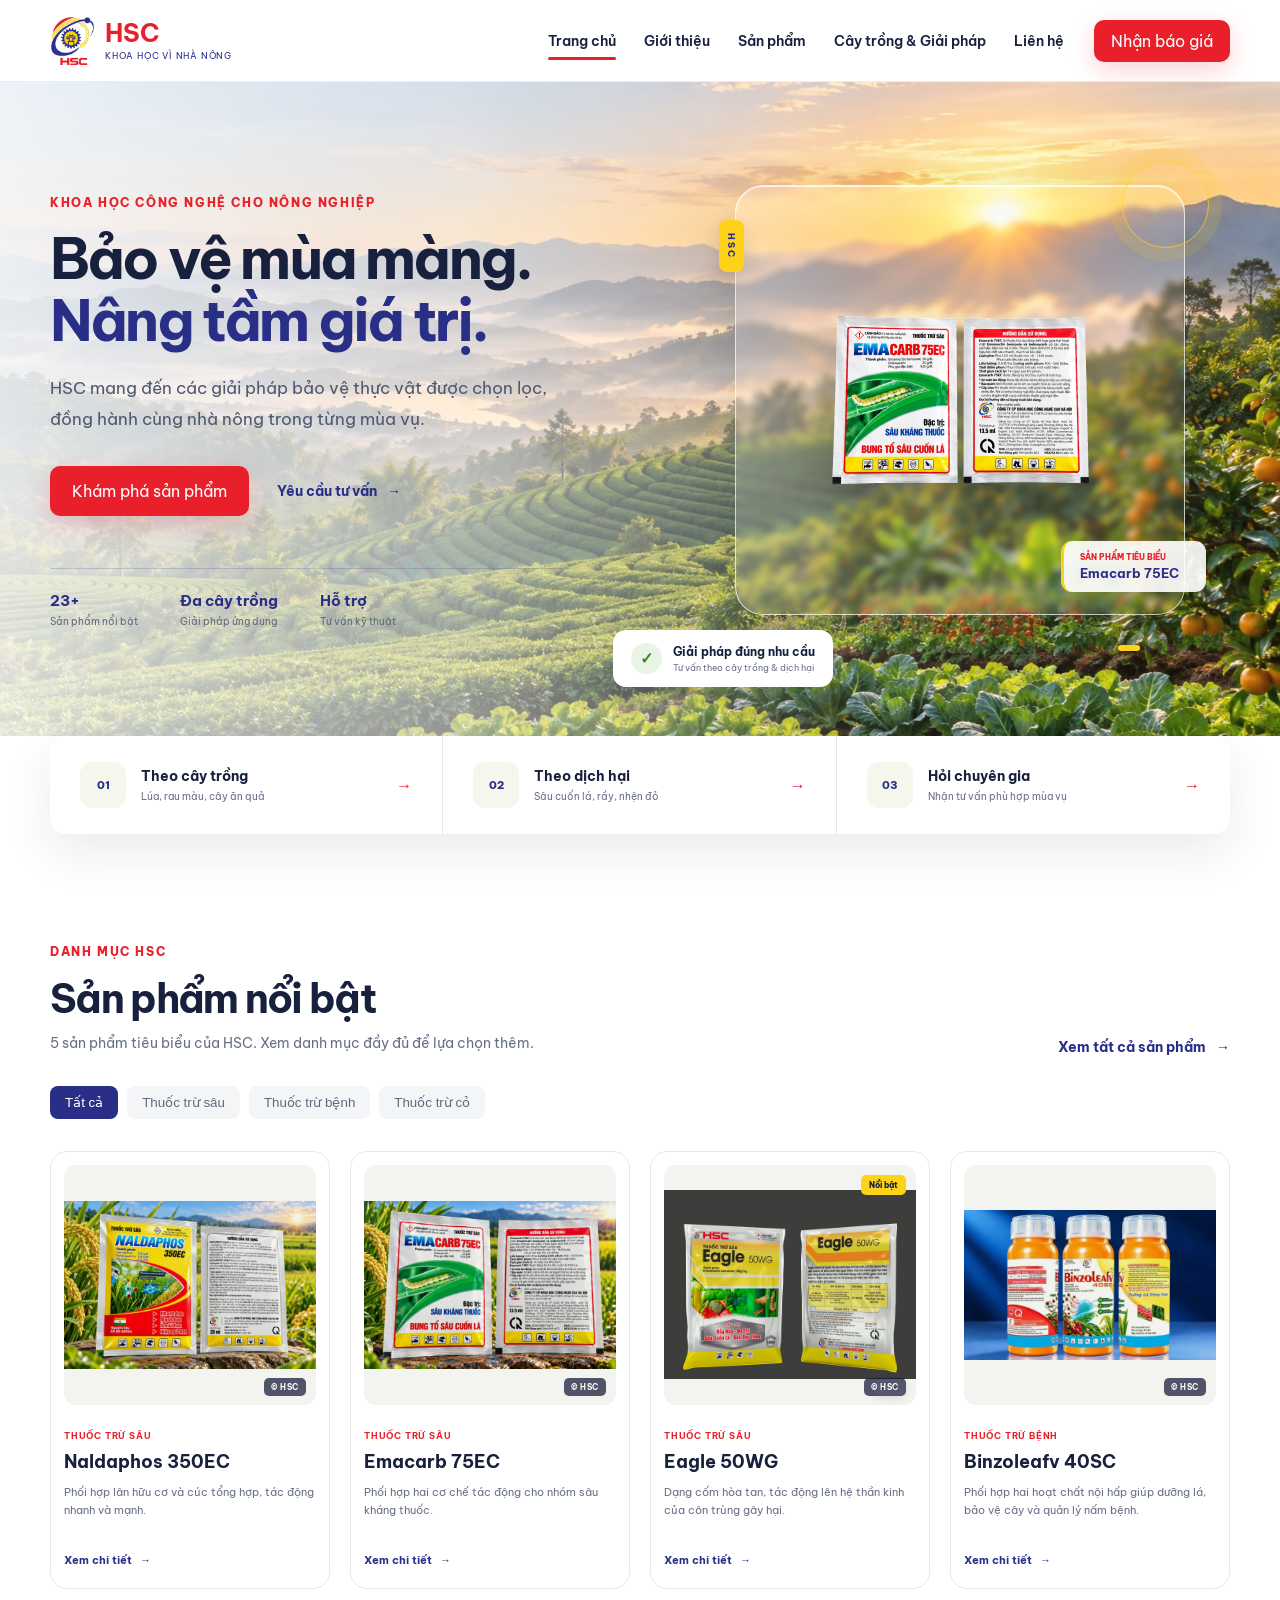
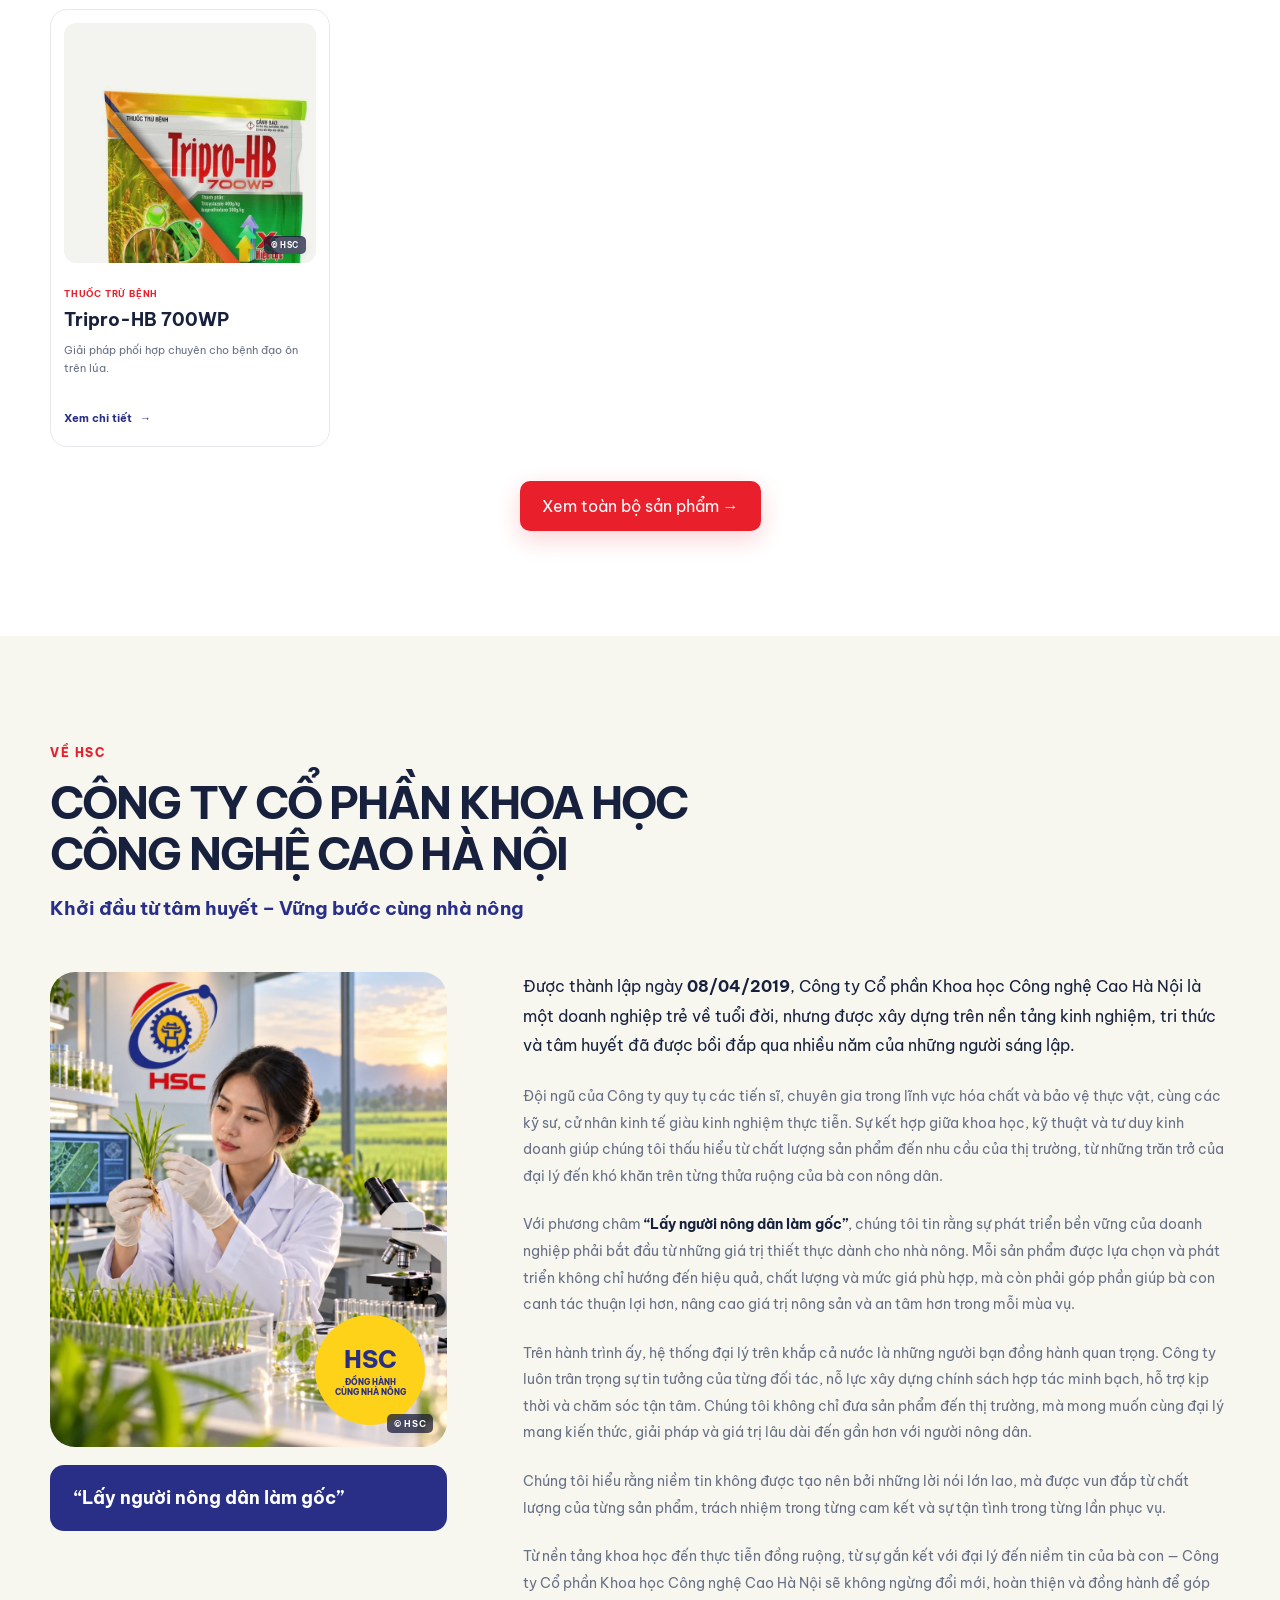
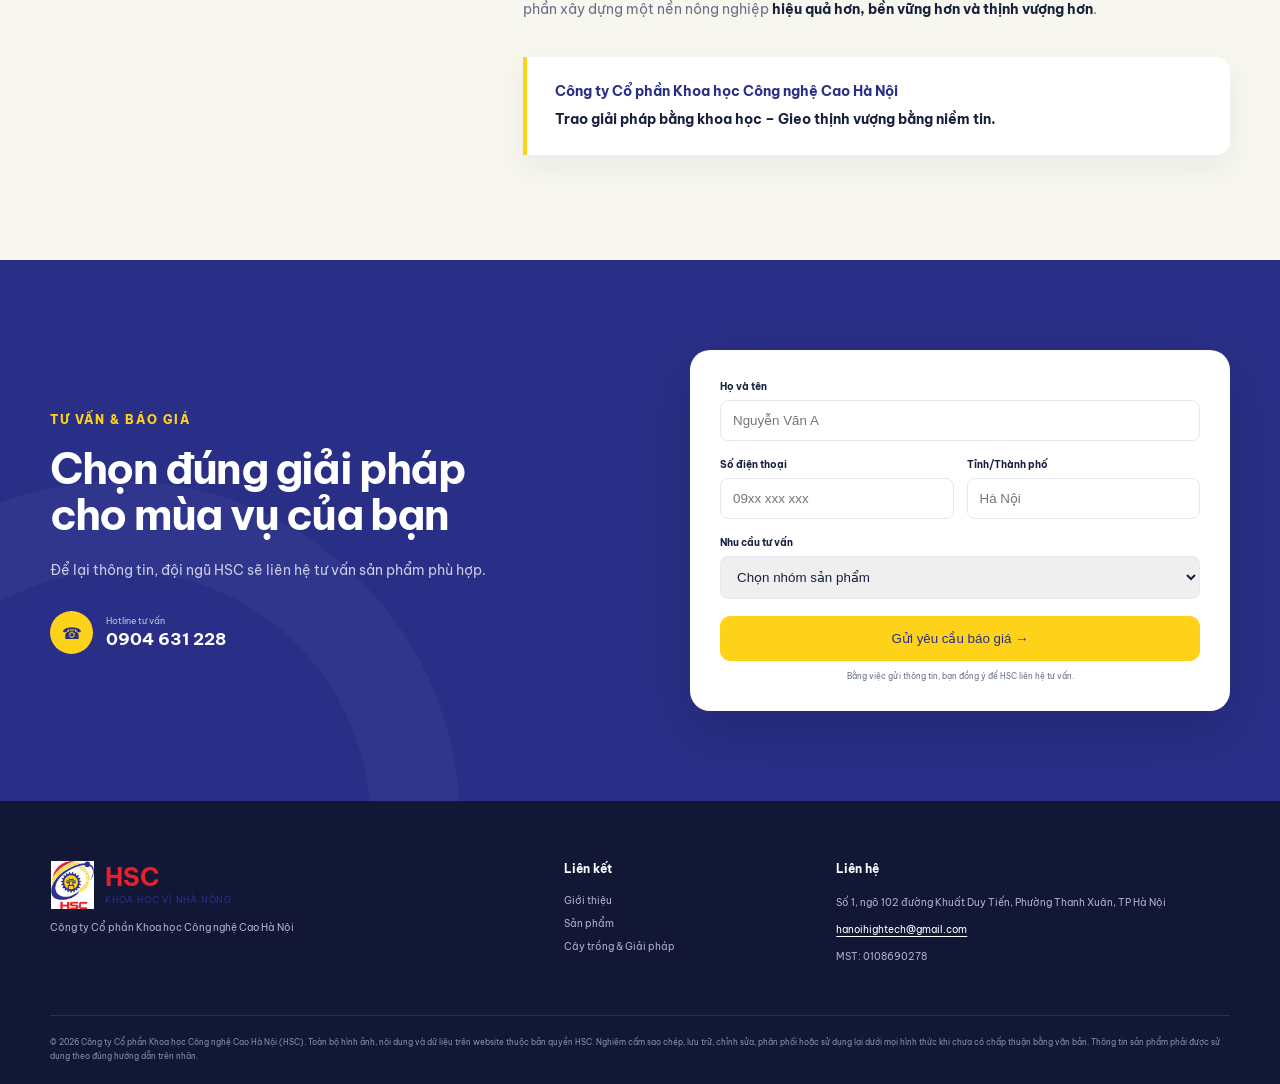
==== commit b58a1083: "Use transparent cutouts in homepage hero" ====
--- a/index.html
+++ b/index.html
@@ -41,7 +41,7 @@
         </div>
         <div class="hero-visual" aria-label="Các sản phẩm tiêu biểu của HSC">
           <div class="hero-product-stage">
-            <img class="hero-pack hero-product-current" src="assets/products/naldaphos-350ec.webp" alt="Naldaphos 350EC" fetchpriority="high">
+            <img class="hero-pack hero-product-current" src="assets/products/naldaphos-350ec-transparent.webp" alt="Naldaphos 350EC" fetchpriority="high">
             <div class="hero-product-label"><small>Sản phẩm tiêu biểu</small><strong id="heroProductName">Naldaphos 350EC</strong></div>
           </div>
           <div class="hero-dots" aria-label="Tiến trình trình chiếu sản phẩm"></div>
@@ -107,6 +107,6 @@
       <div class="modal-content"><span class="eyebrow" id="modalType"></span><h2 id="modalTitle"></h2><p class="modal-lead" id="modalLead"></p><div class="active-box"><small>Hoạt chất</small><strong id="modalActive"></strong></div><div class="detail-grid"><div><h3>Công dụng</h3><p id="modalUse"></p></div><div><h3>Đối tượng phòng trừ chủ đạo</h3><p id="modalTargets"></p></div><div><h3>Cây trồng tham khảo</h3><p id="modalCrops"></p></div><div><h3>Lưu ý sử dụng</h3><p>Đọc kỹ nhãn, tuân thủ liều lượng, thời gian cách ly và trang bị bảo hộ. Không tự ý phối trộn khi chưa có hướng dẫn kỹ thuật.</p></div></div><a class="btn" id="modalQuote" href="#quote">Yêu cầu báo giá</a><p class="label-note">Thông tin trên website mang tính giới thiệu. Hướng dẫn trên nhãn sản phẩm là căn cứ sử dụng chính thức.</p></div>
     </section>
   </div>
-  <script src="product-additions.js?v=20261024-3"></script><script src="script.js?v=20261024-7"></script>
+  <script src="product-additions.js?v=20261024-3"></script><script src="script.js?v=20261024-8"></script>
 </body>
 </html>
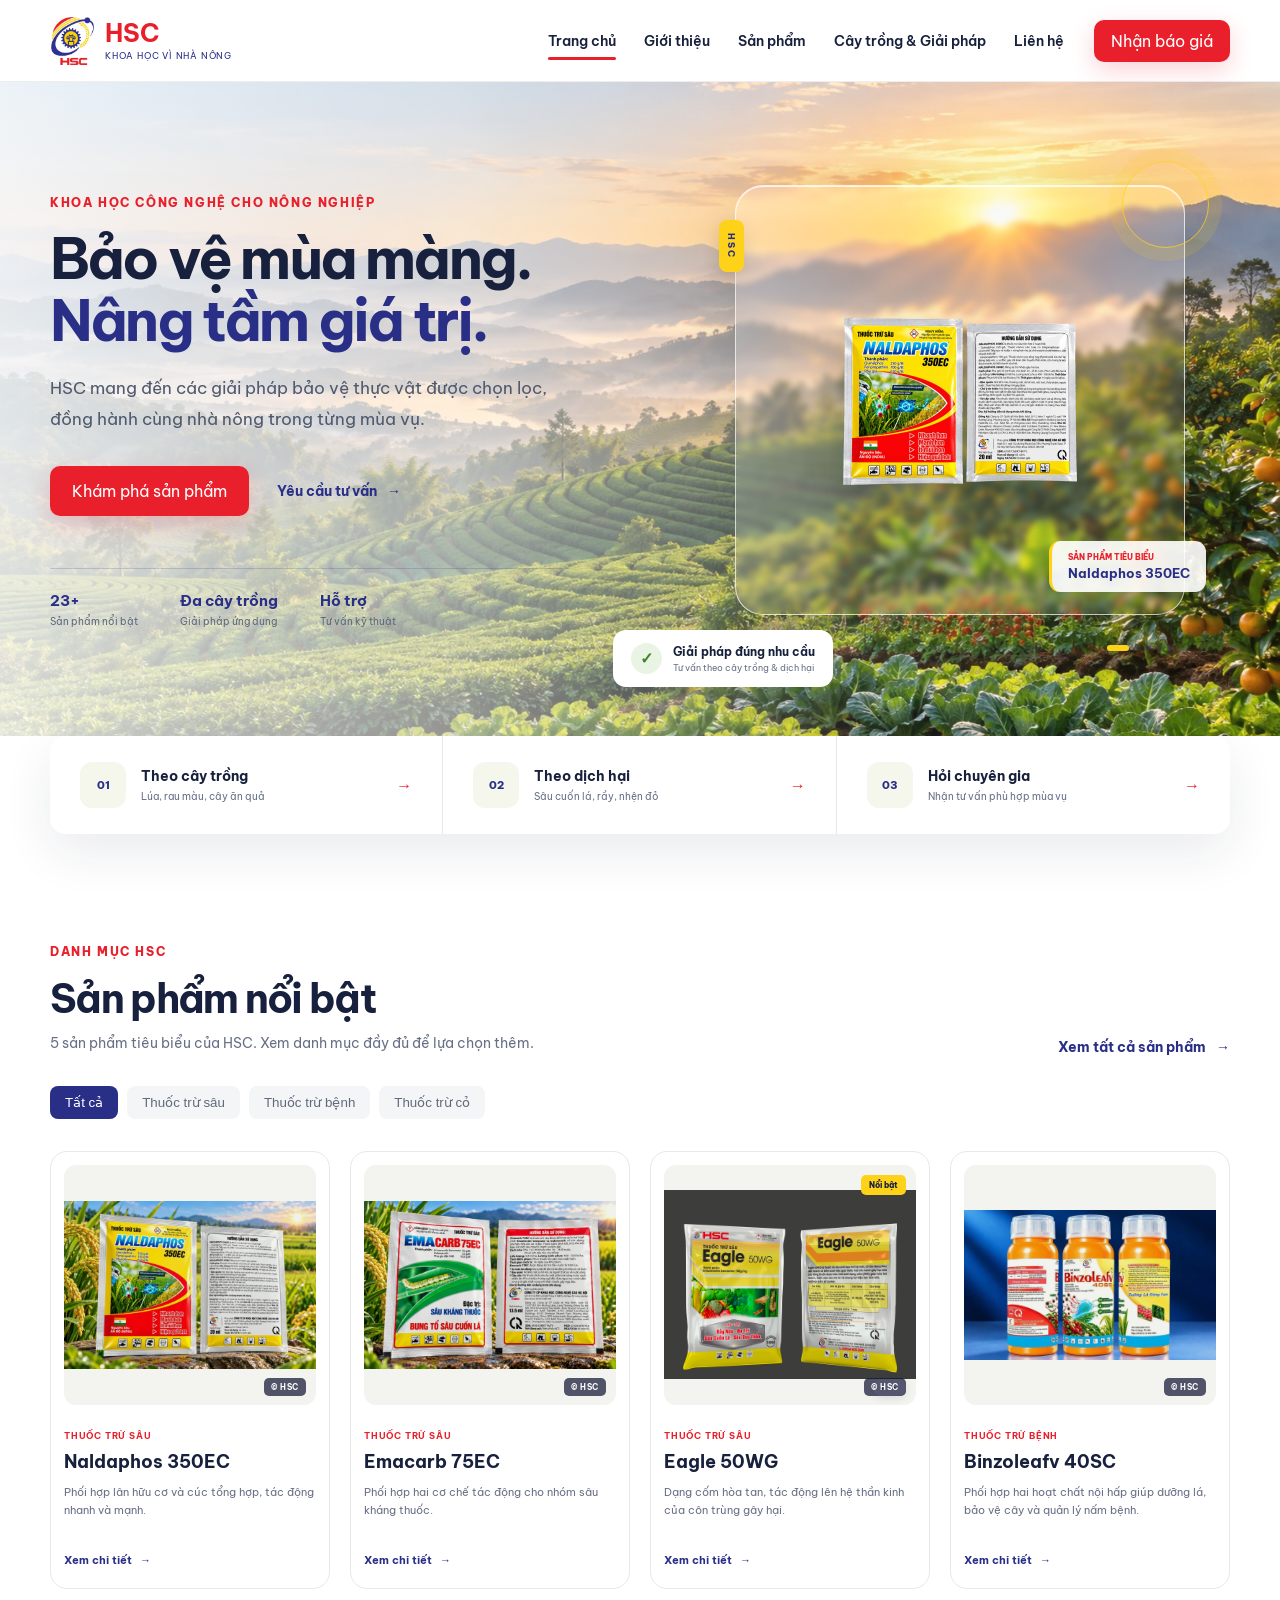
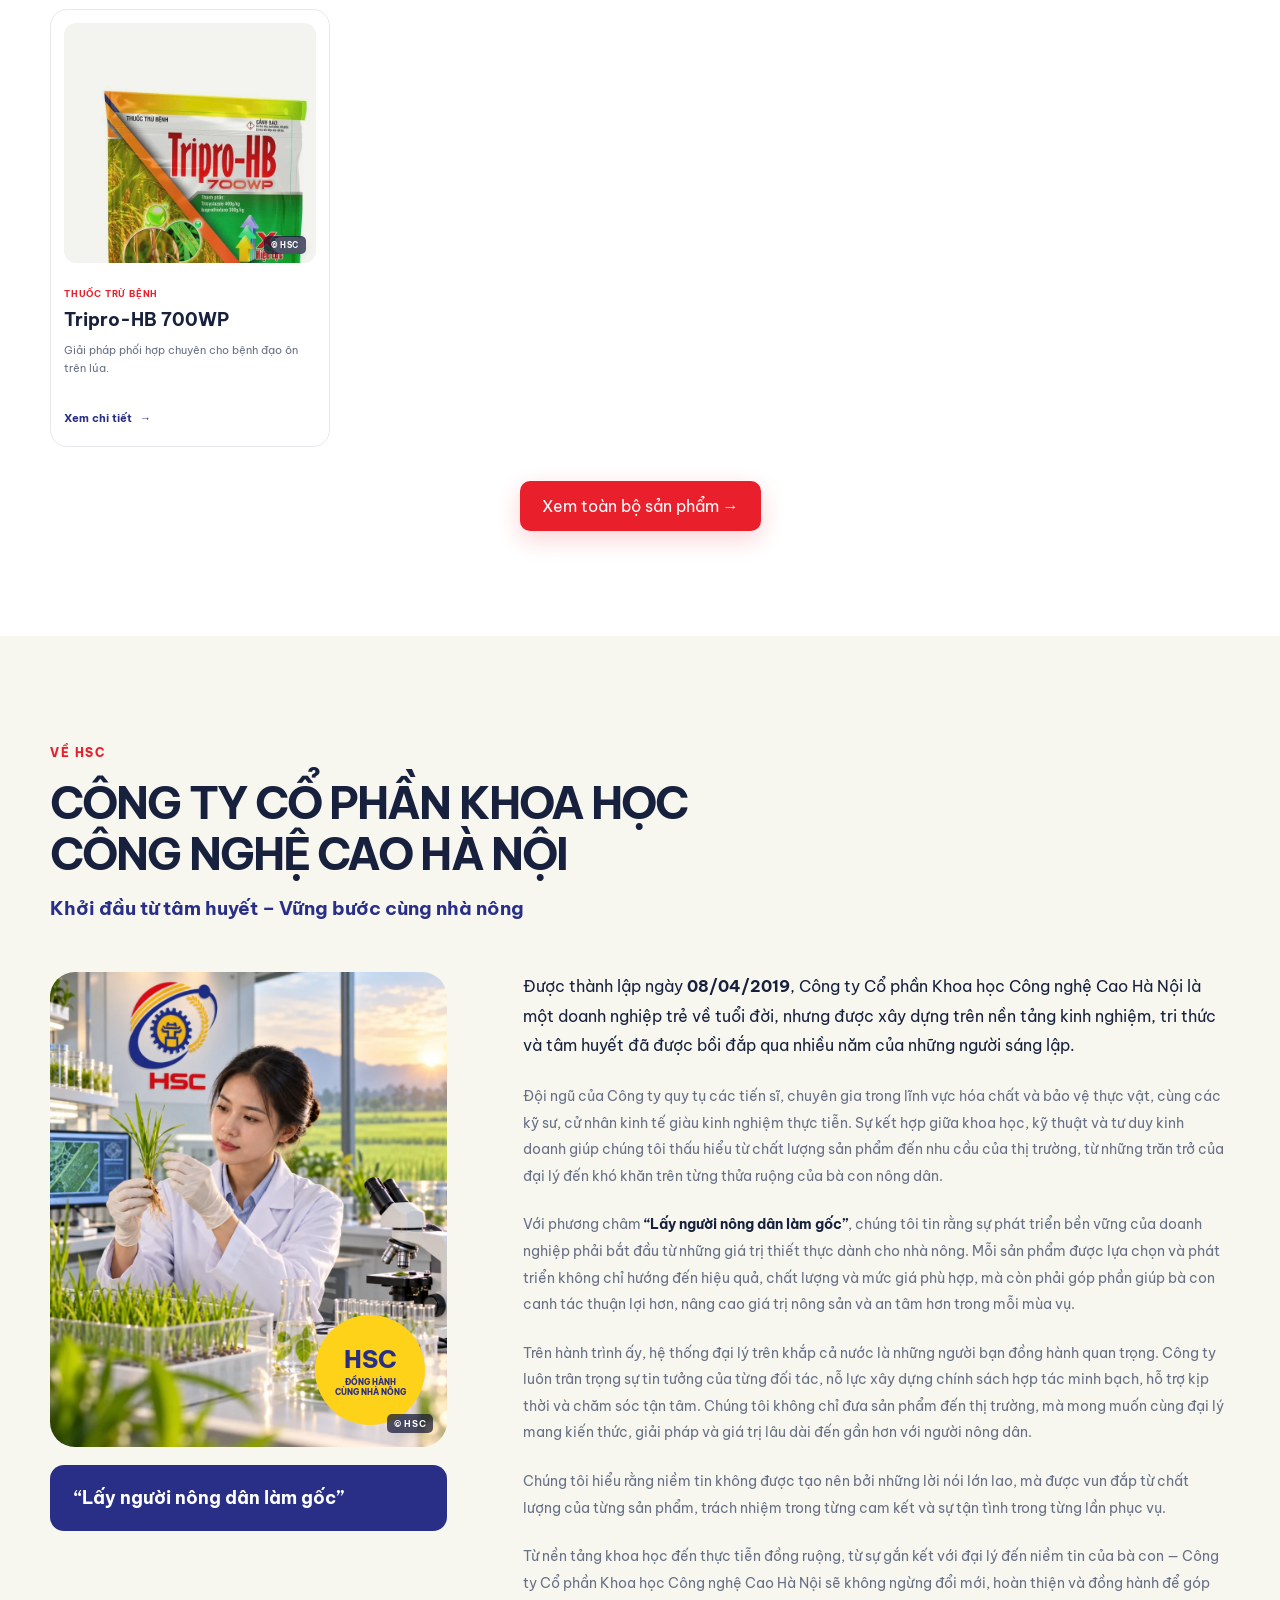
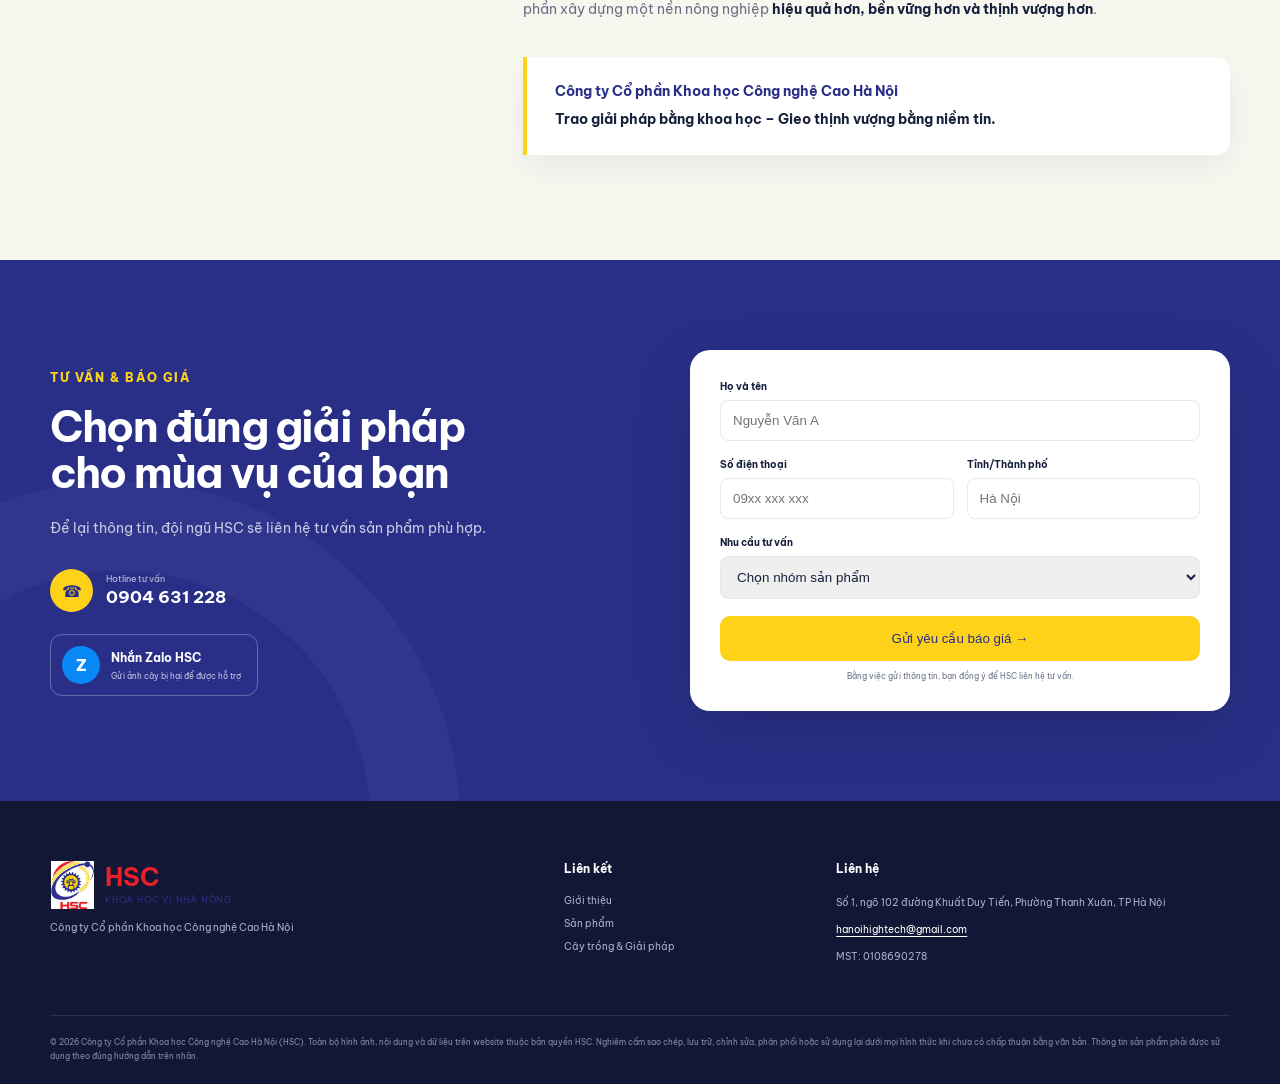
==== commit b96fde2e: "Connect consultation actions to HSC Zalo" ====
--- a/index.html
+++ b/index.html
@@ -10,7 +10,7 @@
   <link rel="preconnect" href="https://fonts.googleapis.com">
   <link rel="preconnect" href="https://fonts.gstatic.com" crossorigin>
   <link href="https://fonts.googleapis.com/css2?family=Be+Vietnam+Pro:wght@400;500;600;700;800&display=swap" rel="stylesheet">
-  <link rel="stylesheet" href="styles.css?v=20261024-2">
+  <link rel="stylesheet" href="styles.css?v=20261024-3">
 </head>
 <body>
   <a class="skip-link" href="#main">Đi đến nội dung chính</a>
@@ -93,7 +93,7 @@
     </section>
 
     <section class="quote" id="quote">
-      <div class="container quote-grid"><div><span class="eyebrow light">Tư vấn & báo giá</span><h2>Chọn đúng giải pháp<br>cho mùa vụ của bạn</h2><p>Để lại thông tin, đội ngũ HSC sẽ liên hệ tư vấn sản phẩm phù hợp.</p><div class="contact-line"><span>☎</span><div><small>Hotline tư vấn</small><b>0904 631 228</b></div></div></div><form class="quote-form" action="https://formsubmit.co/hanoihightech@gmail.com" method="post"><input type="hidden" name="_subject" value="Yêu cầu báo giá mới từ website HSC"><input type="hidden" name="_captcha" value="false"><input class="honeypot" type="text" name="_honey" tabindex="-1" autocomplete="off"><div class="field"><label for="name">Họ và tên</label><input id="name" name="Họ và tên" required autocomplete="name" placeholder="Nguyễn Văn A"></div><div class="field-row"><div class="field"><label for="phone">Số điện thoại</label><input id="phone" name="Số điện thoại" type="tel" required autocomplete="tel" pattern="[0-9 +.-]{8,15}" placeholder="09xx xxx xxx"></div><div class="field"><label for="region">Tỉnh/Thành phố</label><input id="region" name="Tỉnh Thành phố" autocomplete="address-level1" placeholder="Hà Nội"></div></div><div class="field"><label for="need">Nhu cầu tư vấn</label><select id="need" name="Nhu cầu tư vấn" required><option value="">Chọn nhóm sản phẩm</option><option>Thuốc trừ sâu</option><option>Giải pháp theo cây trồng</option><option>Nhận báo giá đại lý</option></select></div><button class="btn btn-yellow" type="submit">Gửi yêu cầu báo giá →</button><small class="privacy">Bằng việc gửi thông tin, bạn đồng ý để HSC liên hệ tư vấn.</small></form></div>
+      <div class="container quote-grid"><div><span class="eyebrow light">Tư vấn & báo giá</span><h2>Chọn đúng giải pháp<br>cho mùa vụ của bạn</h2><p>Để lại thông tin, đội ngũ HSC sẽ liên hệ tư vấn sản phẩm phù hợp.</p><div class="contact-line"><span>☎</span><div><small>Hotline tư vấn</small><b>0904 631 228</b></div></div><a class="zalo-link" href="https://zalo.me/0904631228" target="_blank" rel="noopener" aria-label="Nhắn Zalo OA HSC qua số 0904 631 228"><span aria-hidden="true">Z</span><strong>Nhắn Zalo HSC</strong><small>Gửi ảnh cây bị hại để được hỗ trợ</small></a></div><form class="quote-form" action="https://formsubmit.co/hanoihightech@gmail.com" method="post"><input type="hidden" name="_subject" value="Yêu cầu báo giá mới từ website HSC"><input type="hidden" name="_captcha" value="false"><input class="honeypot" type="text" name="_honey" tabindex="-1" autocomplete="off"><div class="field"><label for="name">Họ và tên</label><input id="name" name="Họ và tên" required autocomplete="name" placeholder="Nguyễn Văn A"></div><div class="field-row"><div class="field"><label for="phone">Số điện thoại</label><input id="phone" name="Số điện thoại" type="tel" required autocomplete="tel" pattern="[0-9 +.-]{8,15}" placeholder="09xx xxx xxx"></div><div class="field"><label for="region">Tỉnh/Thành phố</label><input id="region" name="Tỉnh Thành phố" autocomplete="address-level1" placeholder="Hà Nội"></div></div><div class="field"><label for="need">Nhu cầu tư vấn</label><select id="need" name="Nhu cầu tư vấn" required><option value="">Chọn nhóm sản phẩm</option><option>Thuốc trừ sâu</option><option>Giải pháp theo cây trồng</option><option>Nhận báo giá đại lý</option></select></div><button class="btn btn-yellow" type="submit">Gửi yêu cầu báo giá →</button><small class="privacy">Bằng việc gửi thông tin, bạn đồng ý để HSC liên hệ tư vấn.</small></form></div>
     </section>
   </main>
 
--- a/styles.css
+++ b/styles.css
@@ -62,6 +62,7 @@
 
 /* Company story */
 .about-heading{max-width:880px;margin-bottom:52px}.about-heading h2{font-size:44px;line-height:1.15;letter-spacing:-1.9px;margin:0 0 17px;text-transform:uppercase}.about-tagline{margin:0;color:var(--blue);font-size:19px;font-weight:700}.about-story{display:grid;grid-template-columns:minmax(310px,.72fr) minmax(0,1.28fr);gap:76px;align-items:start}.about-visual{position:sticky;top:112px}.about-story .about-image{height:475px}.about-visual blockquote{margin:18px 0 0;padding:20px 24px;border-radius:14px;background:var(--blue);color:#fff;font-size:18px;font-weight:700;line-height:1.45}.about-story .about-copy>p{color:var(--muted);line-height:1.9;font-size:14px;margin:0 0 22px}.about-story .about-copy>p strong{color:var(--ink)}.about-story .about-copy .about-lead{font-size:16px;color:var(--ink);line-height:1.85}.about-signature{margin-top:34px;padding:25px 28px;border-left:4px solid var(--yellow);background:#fff;border-radius:0 14px 14px 0;box-shadow:0 12px 30px rgba(23,32,60,.06);display:flex;flex-direction:column;gap:8px}.about-signature strong{font-size:14px;color:var(--blue)}.about-signature span{font-size:14px;line-height:1.6;font-weight:700;color:var(--ink)}
+.zalo-link{width:max-content;max-width:100%;margin-top:22px;padding:11px 16px 11px 11px;border:1px solid rgba(255,255,255,.28);border-radius:12px;display:grid;grid-template-columns:38px auto;column-gap:11px;align-items:center;color:#fff;transition:.2s}.zalo-link>span{grid-row:1/3;width:38px;height:38px;border-radius:50%;display:grid;place-items:center;background:#0788f5;color:#fff;font-weight:800}.zalo-link strong{font-size:12px}.zalo-link small{font-size:8px;color:#c9cce4}.zalo-link:hover{transform:translateY(-2px);border-color:var(--yellow);background:rgba(255,255,255,.06)}.zalo-link:focus-visible{outline:3px solid var(--yellow);outline-offset:3px}
 @media(max-width:900px){.about-story{grid-template-columns:1fr;gap:42px}.about-visual{position:static;display:grid;grid-template-columns:1.25fr .75fr;gap:18px;align-items:stretch}.about-story .about-image{height:420px}.about-visual blockquote{margin:0;display:flex;align-items:flex-end}}
 @media(max-width:600px){.about-heading{margin-bottom:34px}.about-heading h2{font-size:31px;letter-spacing:-1.2px}.about-tagline{font-size:16px;line-height:1.55}.about-story{gap:32px}.about-visual{display:block}.about-story .about-image{height:340px}.about-visual blockquote{margin-top:14px;padding:18px 20px;font-size:16px}.about-story .about-copy .about-lead{font-size:15px}.about-story .about-copy>p{font-size:13px;line-height:1.85;margin-bottom:19px}.about-signature{padding:22px 20px}}
 .copyright{line-height:1.7}
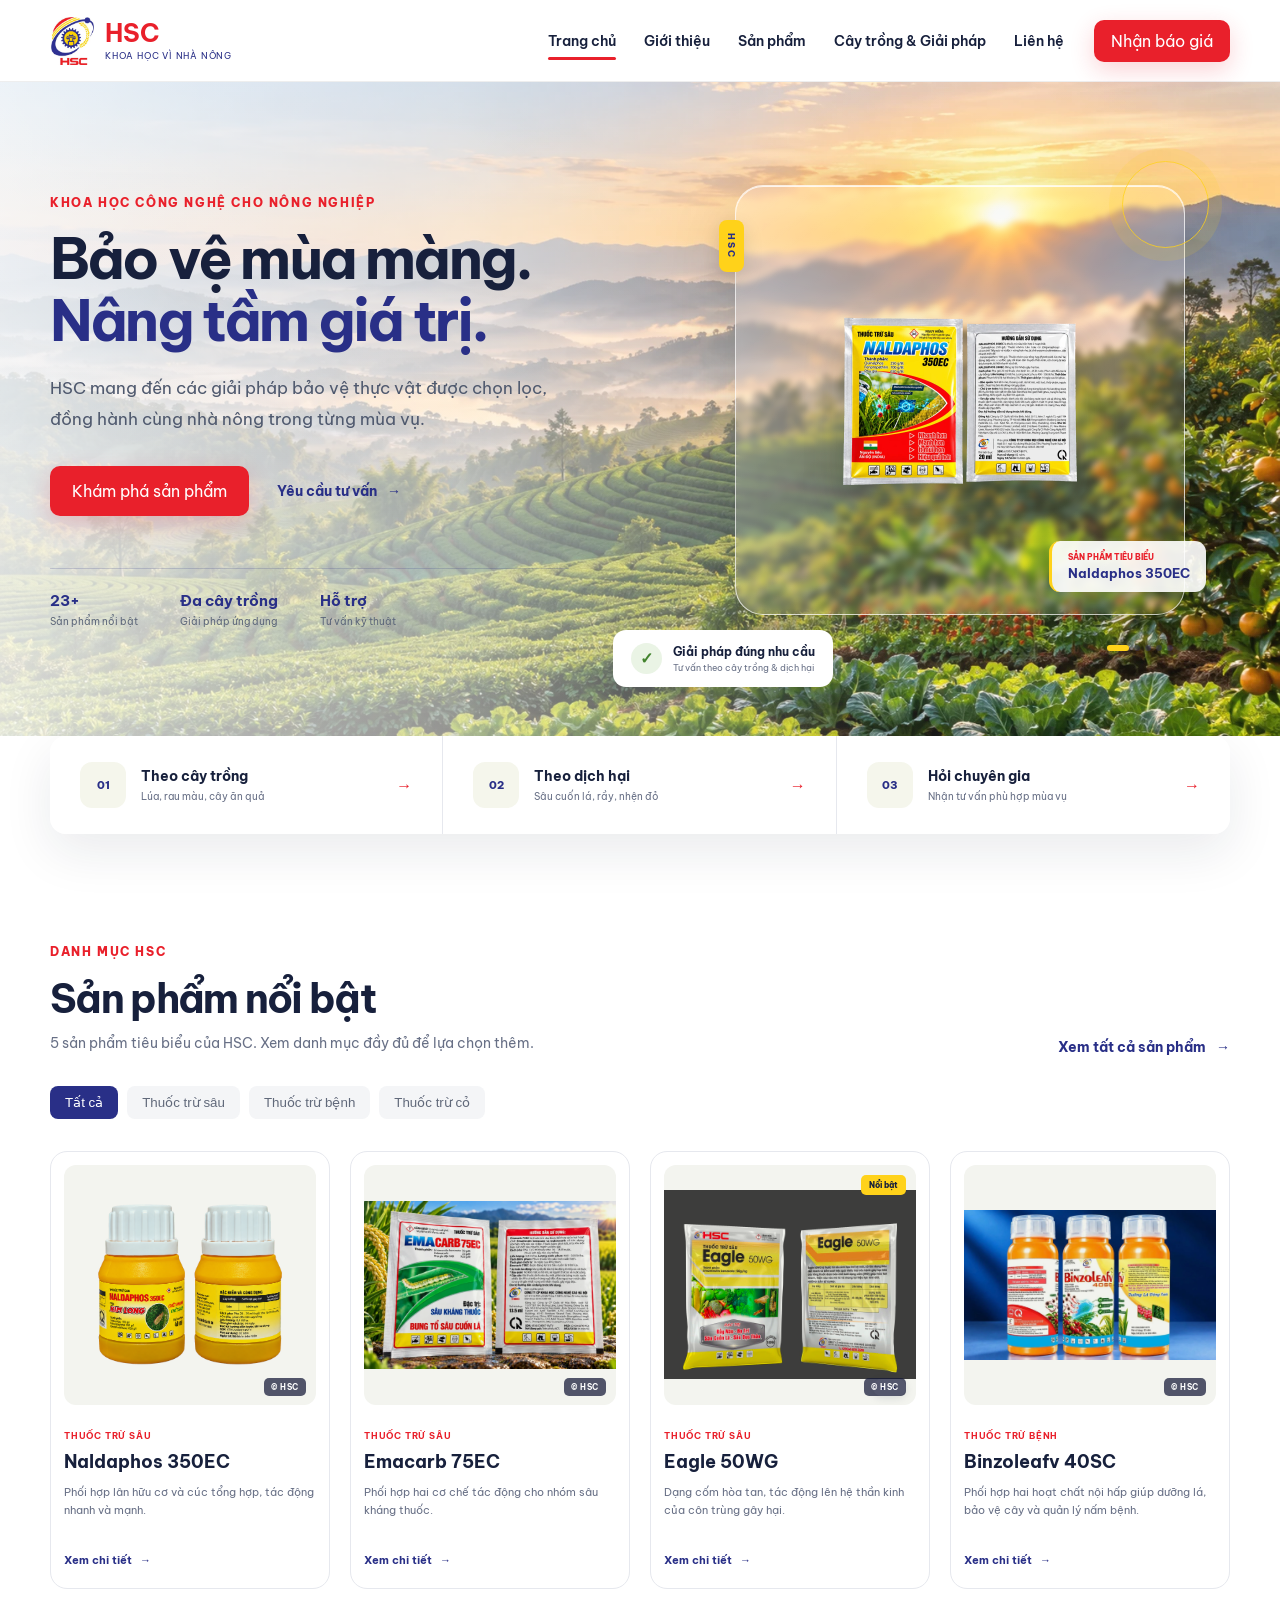
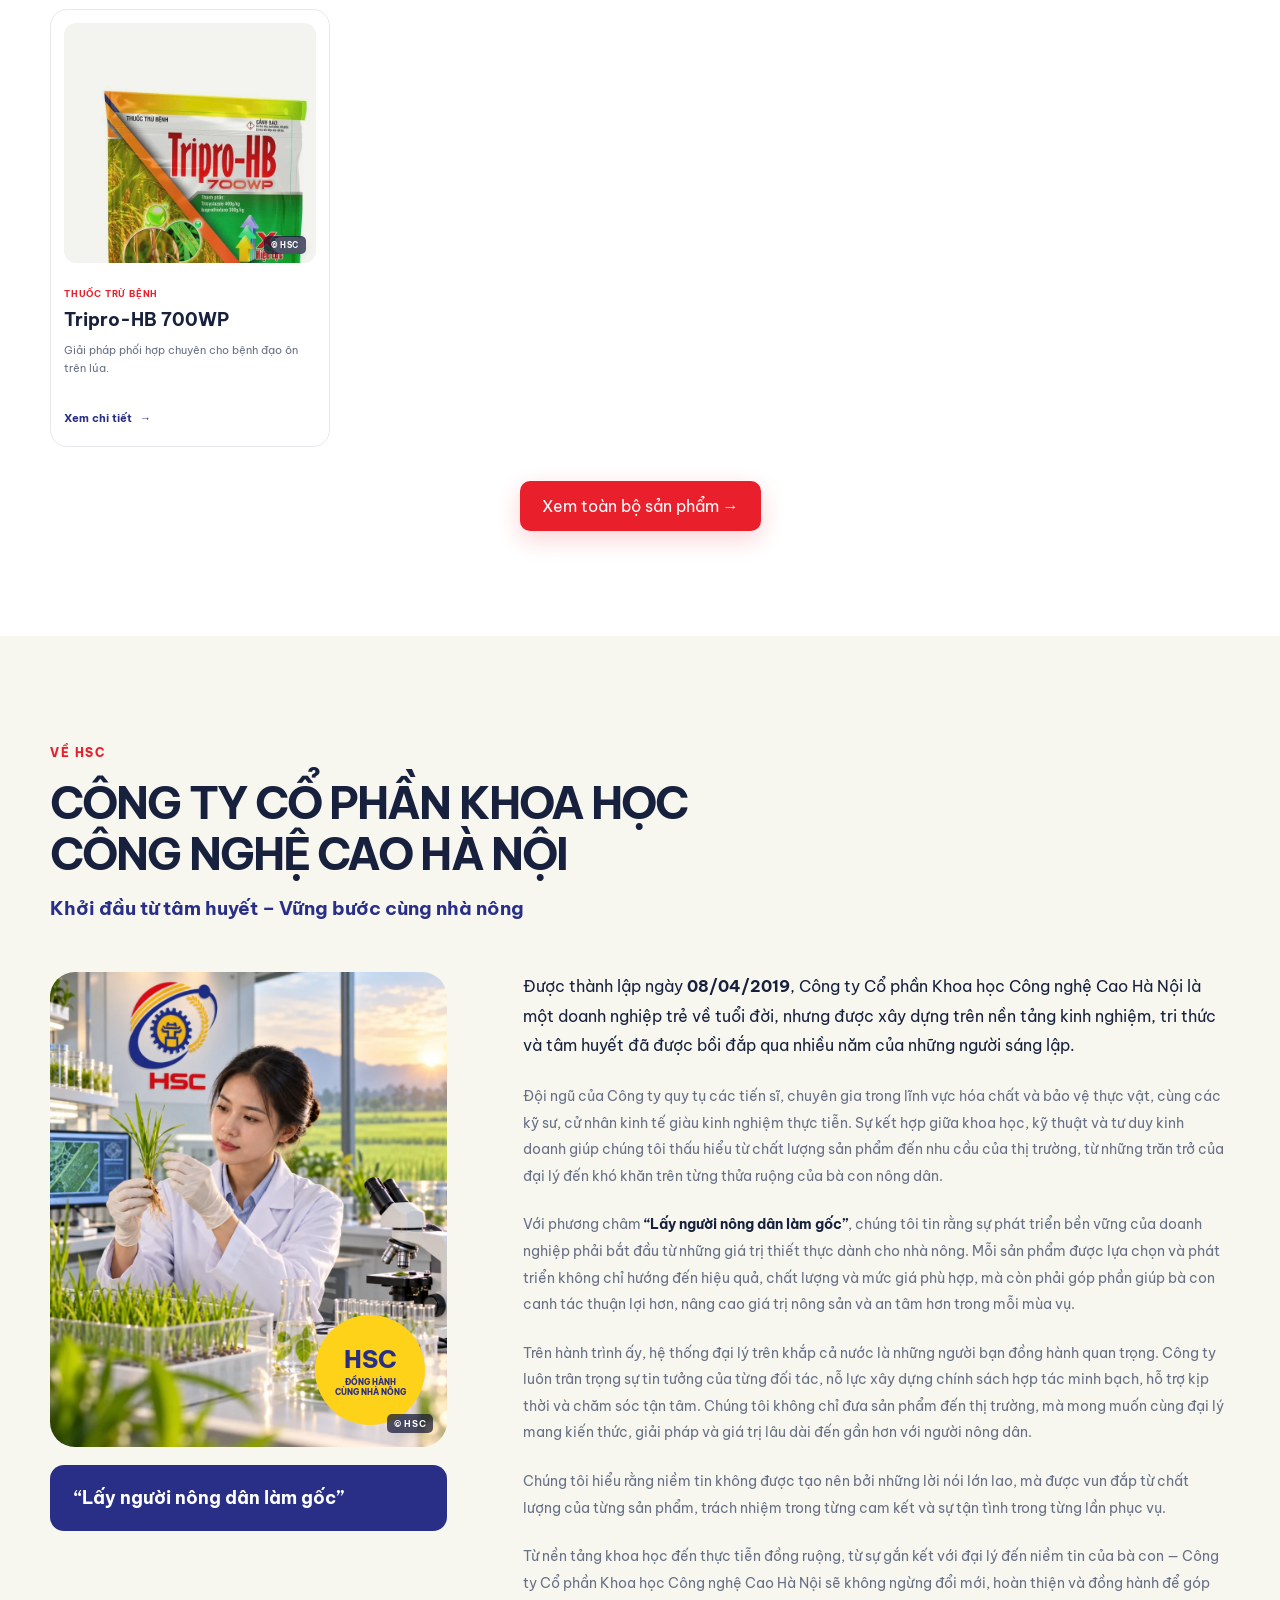
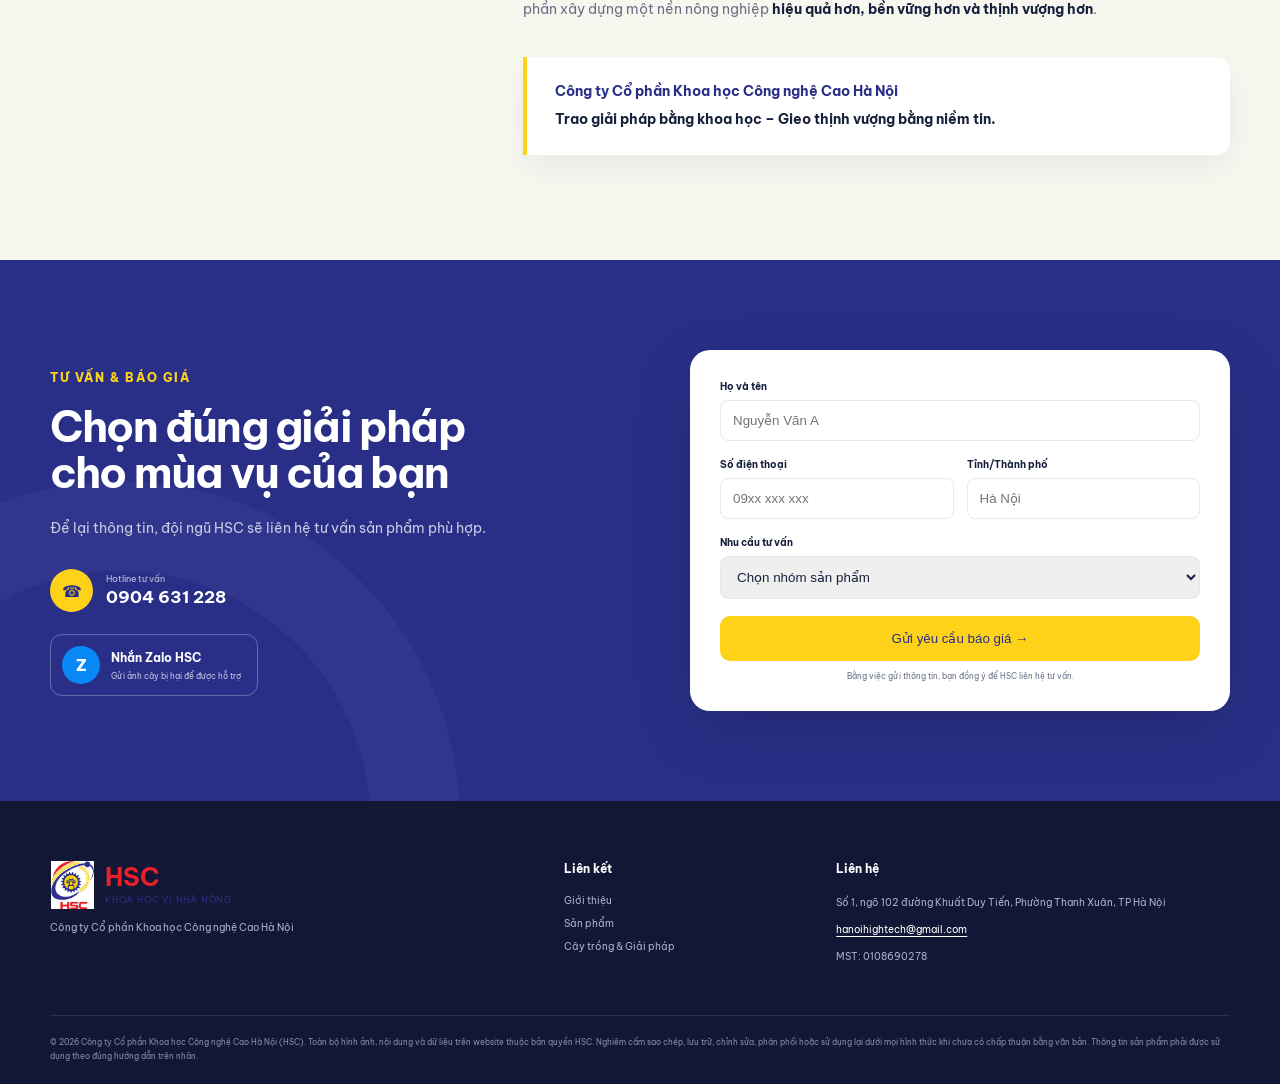
==== commit 7484725f: "feat: publish new HSC product batch" ====
--- a/index.html
+++ b/index.html
@@ -107,6 +107,6 @@
       <div class="modal-content"><span class="eyebrow" id="modalType"></span><h2 id="modalTitle"></h2><p class="modal-lead" id="modalLead"></p><div class="active-box"><small>Hoạt chất</small><strong id="modalActive"></strong></div><div class="detail-grid"><div><h3>Công dụng</h3><p id="modalUse"></p></div><div><h3>Đối tượng phòng trừ chủ đạo</h3><p id="modalTargets"></p></div><div><h3>Cây trồng tham khảo</h3><p id="modalCrops"></p></div><div><h3>Lưu ý sử dụng</h3><p>Đọc kỹ nhãn, tuân thủ liều lượng, thời gian cách ly và trang bị bảo hộ. Không tự ý phối trộn khi chưa có hướng dẫn kỹ thuật.</p></div></div><a class="btn" id="modalQuote" href="#quote">Yêu cầu báo giá</a><p class="label-note">Thông tin trên website mang tính giới thiệu. Hướng dẫn trên nhãn sản phẩm là căn cứ sử dụng chính thức.</p></div>
     </section>
   </div>
-  <script src="product-additions.js?v=20261024-3"></script><script src="script.js?v=20261024-8"></script>
+  <script src="product-additions.js?v=20261026-products"></script><script src="script.js?v=20261026-products"></script>
 </body>
 </html>
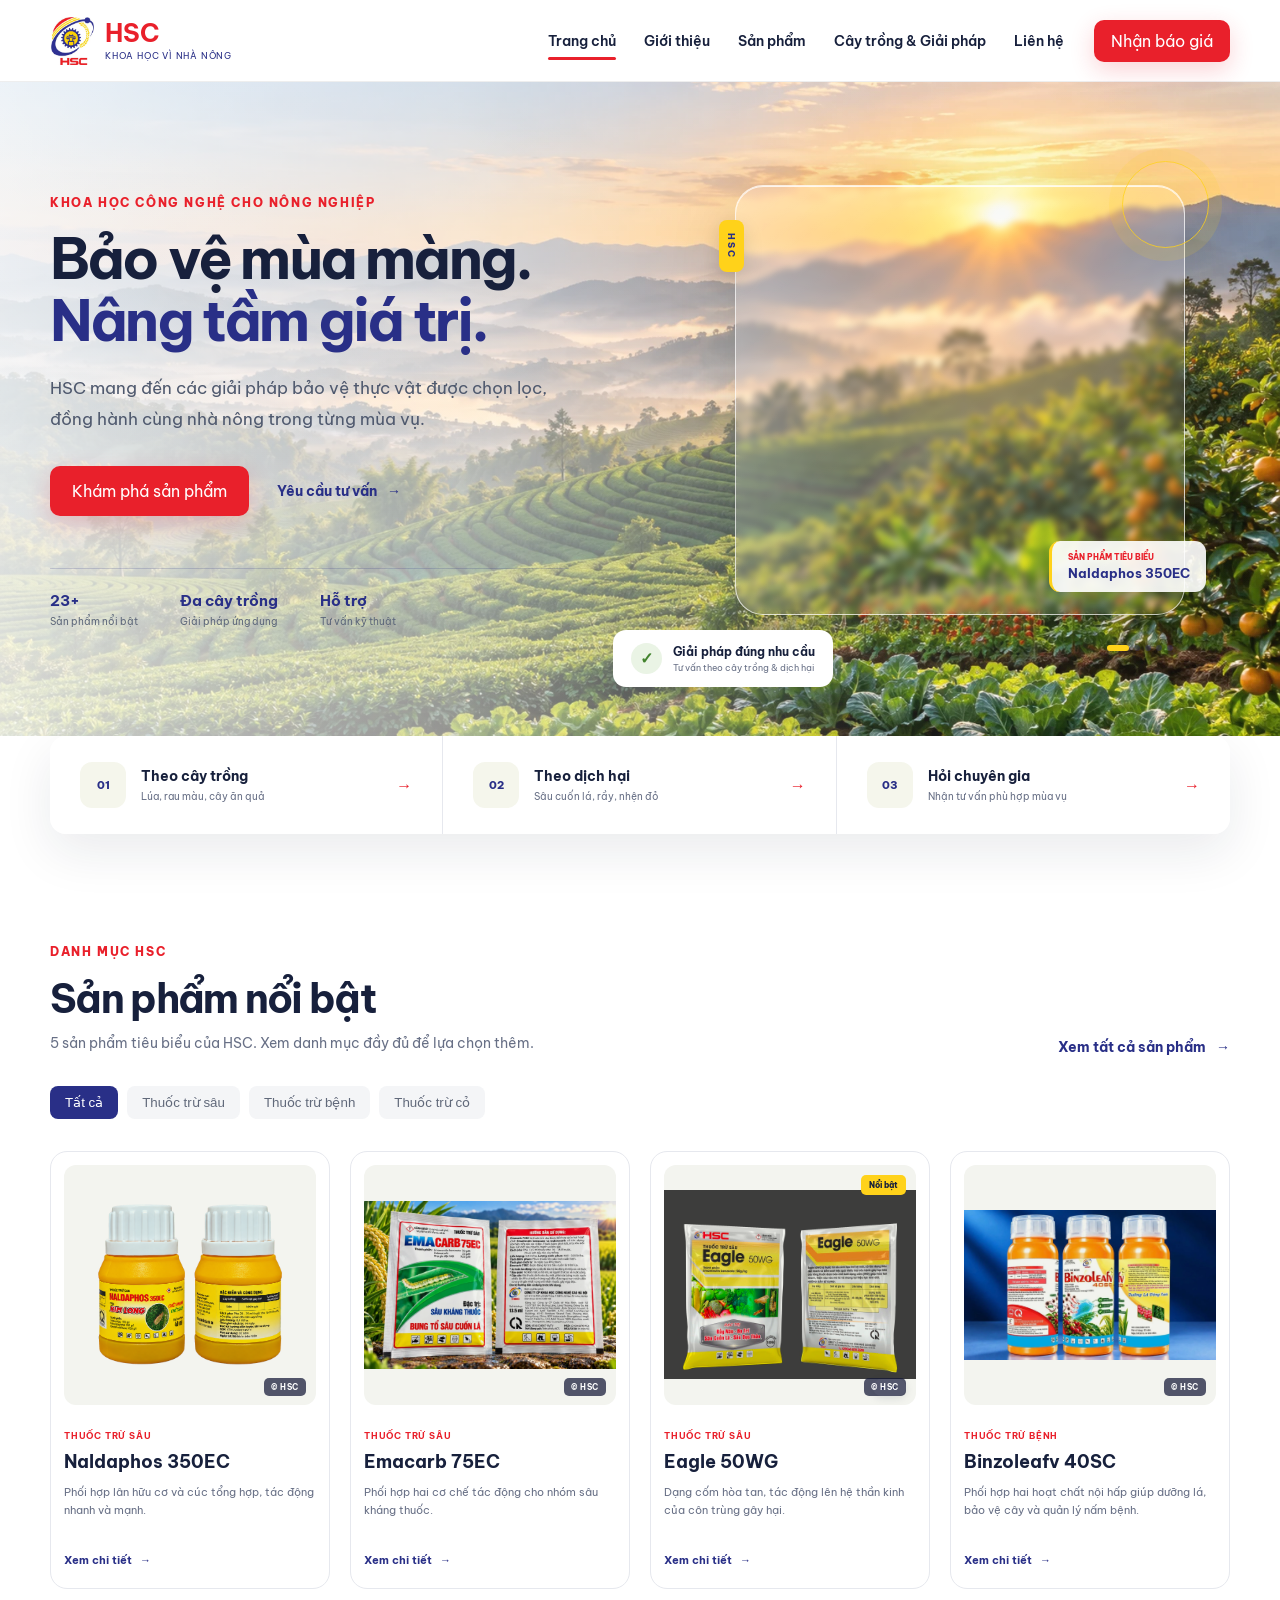
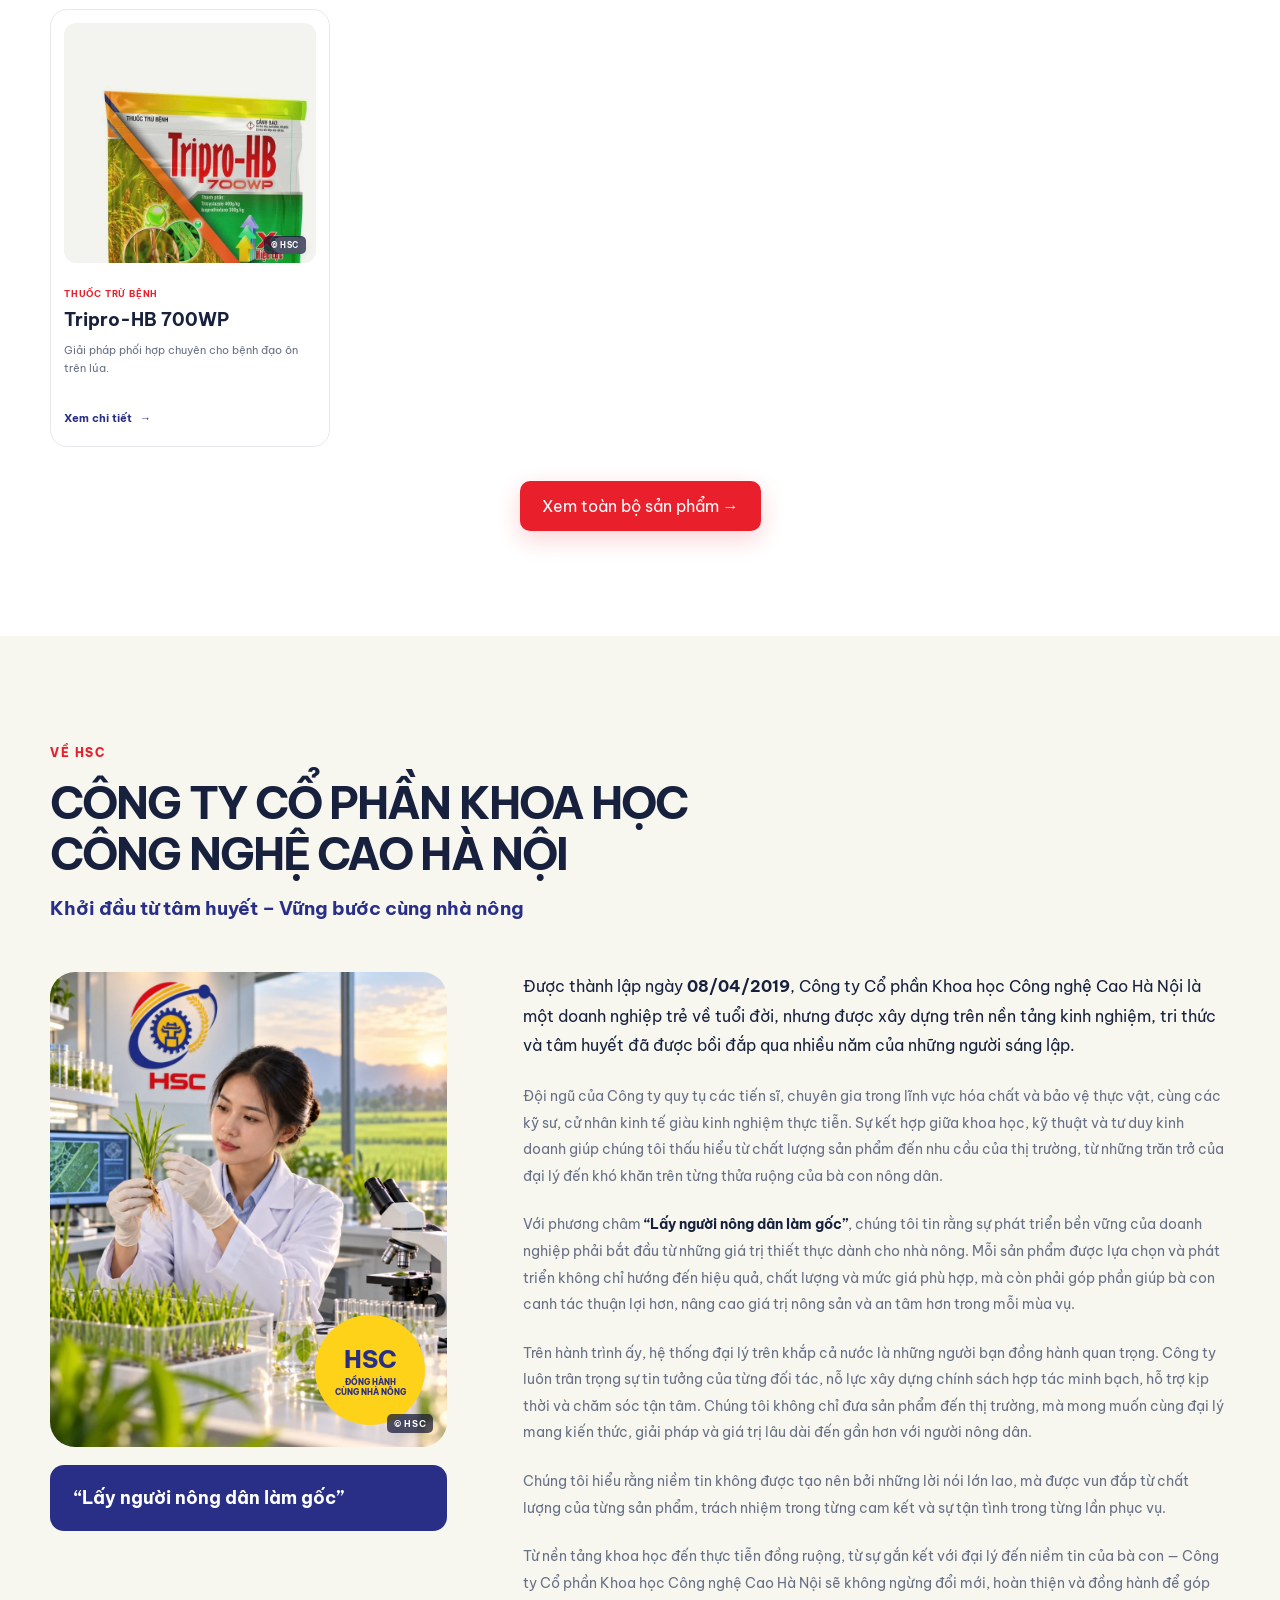
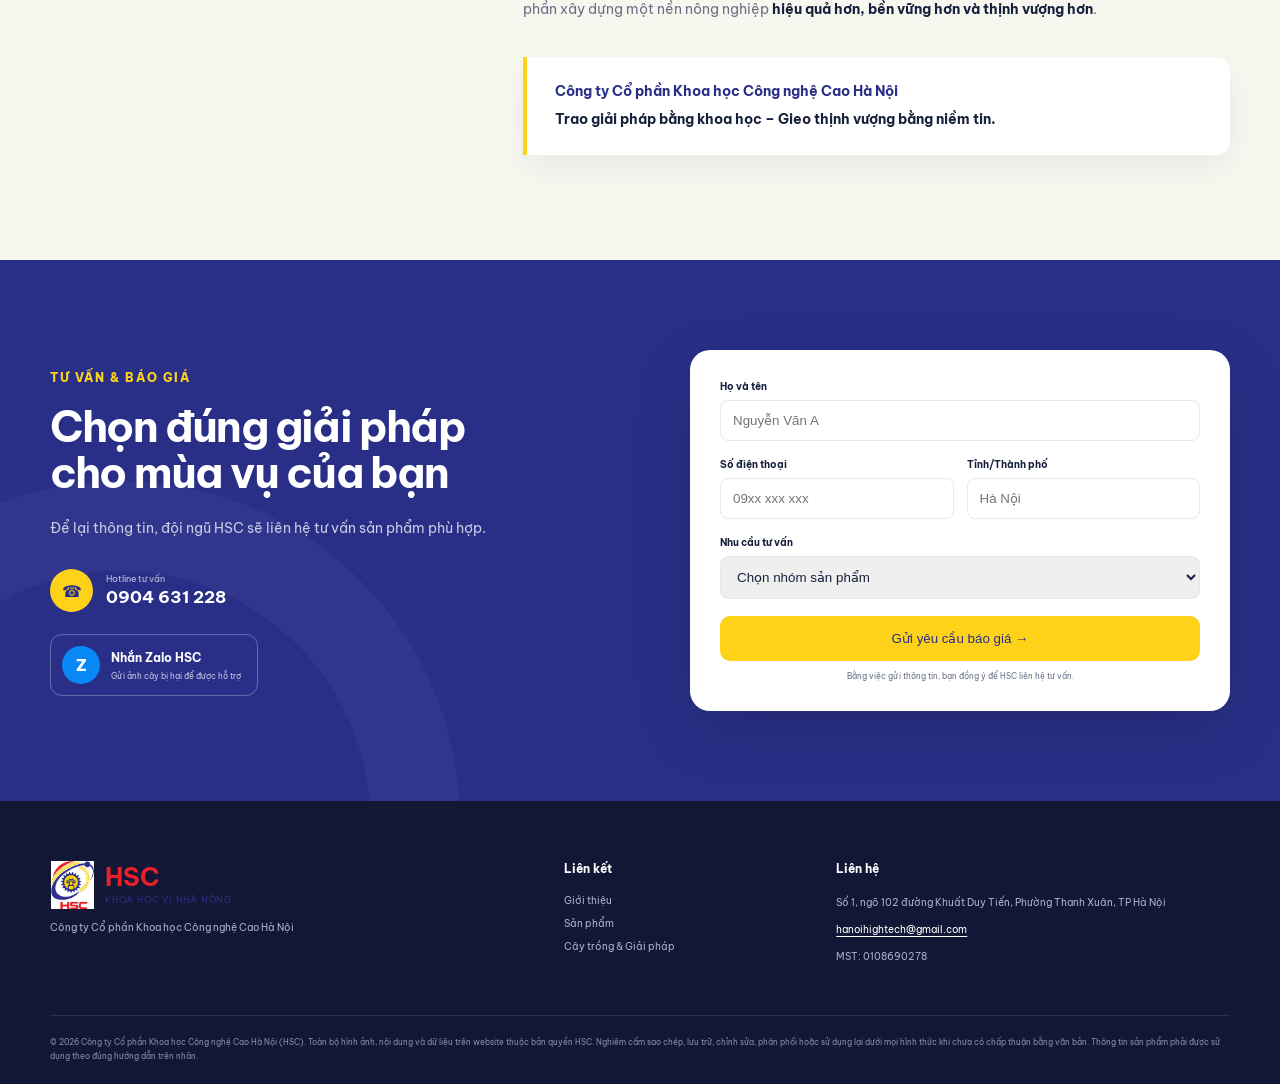
==== commit 4fd76f11: "feat: add Tired Super 350EC" ====
--- a/index.html
+++ b/index.html
@@ -107,6 +107,6 @@
       <div class="modal-content"><span class="eyebrow" id="modalType"></span><h2 id="modalTitle"></h2><p class="modal-lead" id="modalLead"></p><div class="active-box"><small>Hoạt chất</small><strong id="modalActive"></strong></div><div class="detail-grid"><div><h3>Công dụng</h3><p id="modalUse"></p></div><div><h3>Đối tượng phòng trừ chủ đạo</h3><p id="modalTargets"></p></div><div><h3>Cây trồng tham khảo</h3><p id="modalCrops"></p></div><div><h3>Lưu ý sử dụng</h3><p>Đọc kỹ nhãn, tuân thủ liều lượng, thời gian cách ly và trang bị bảo hộ. Không tự ý phối trộn khi chưa có hướng dẫn kỹ thuật.</p></div></div><a class="btn" id="modalQuote" href="#quote">Yêu cầu báo giá</a><p class="label-note">Thông tin trên website mang tính giới thiệu. Hướng dẫn trên nhãn sản phẩm là căn cứ sử dụng chính thức.</p></div>
     </section>
   </div>
-  <script src="product-additions.js?v=20261026-products"></script><script src="script.js?v=20261026-products"></script>
+  <script src="product-additions.js?v=20261028-tired-super"></script><script src="script.js?v=20261026-products"></script>
 </body>
 </html>
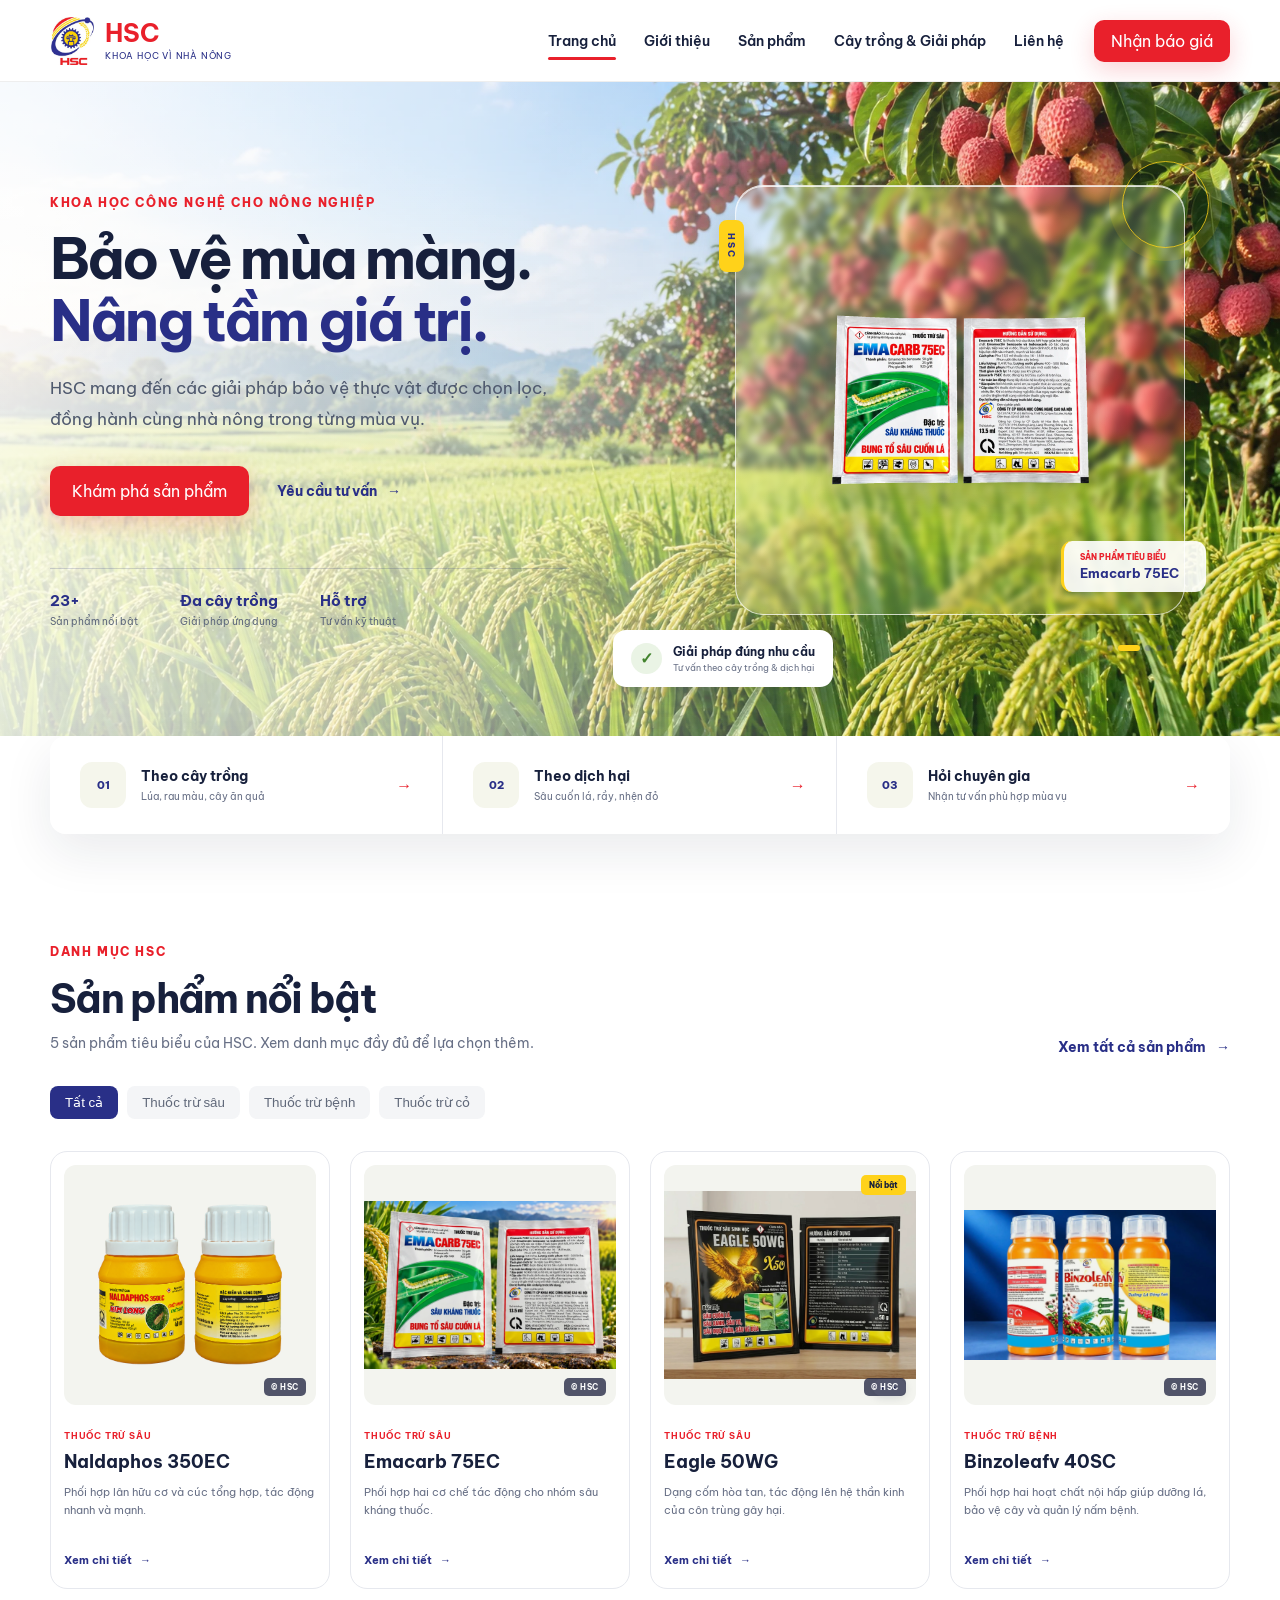
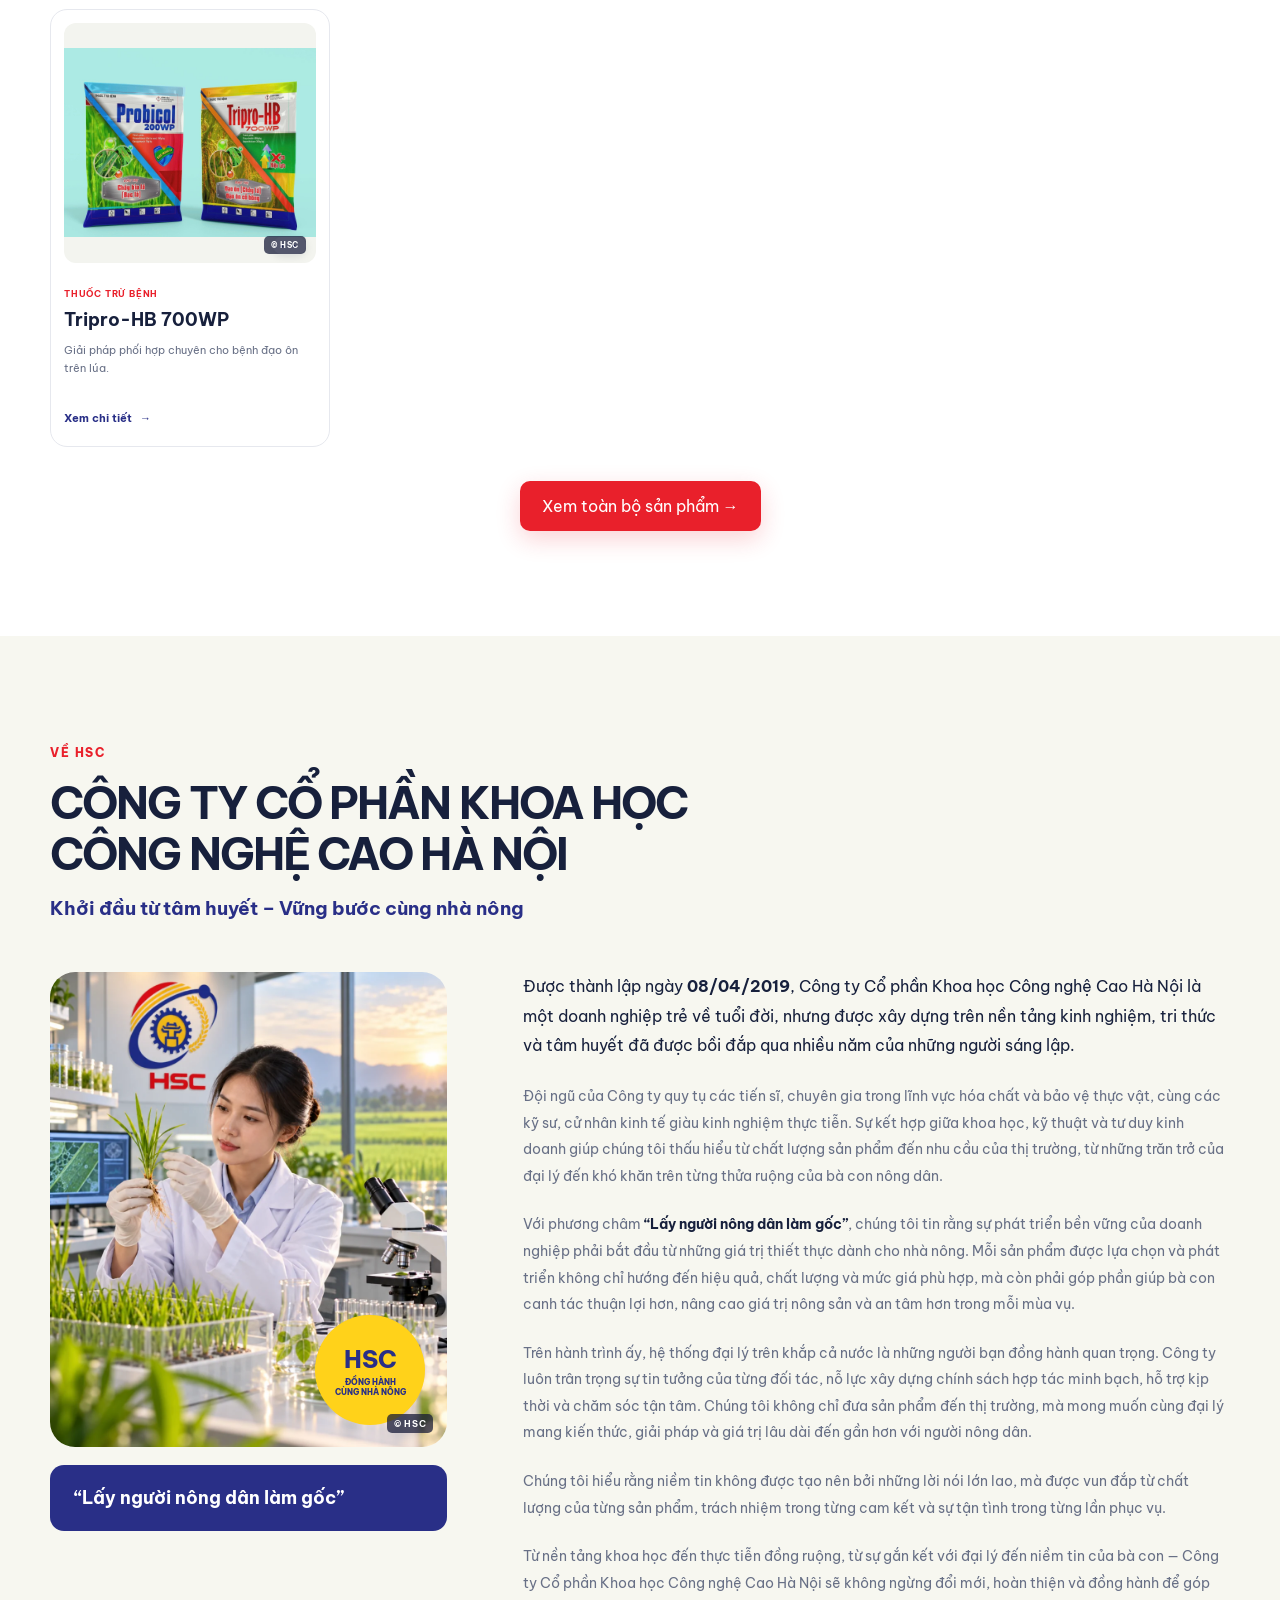
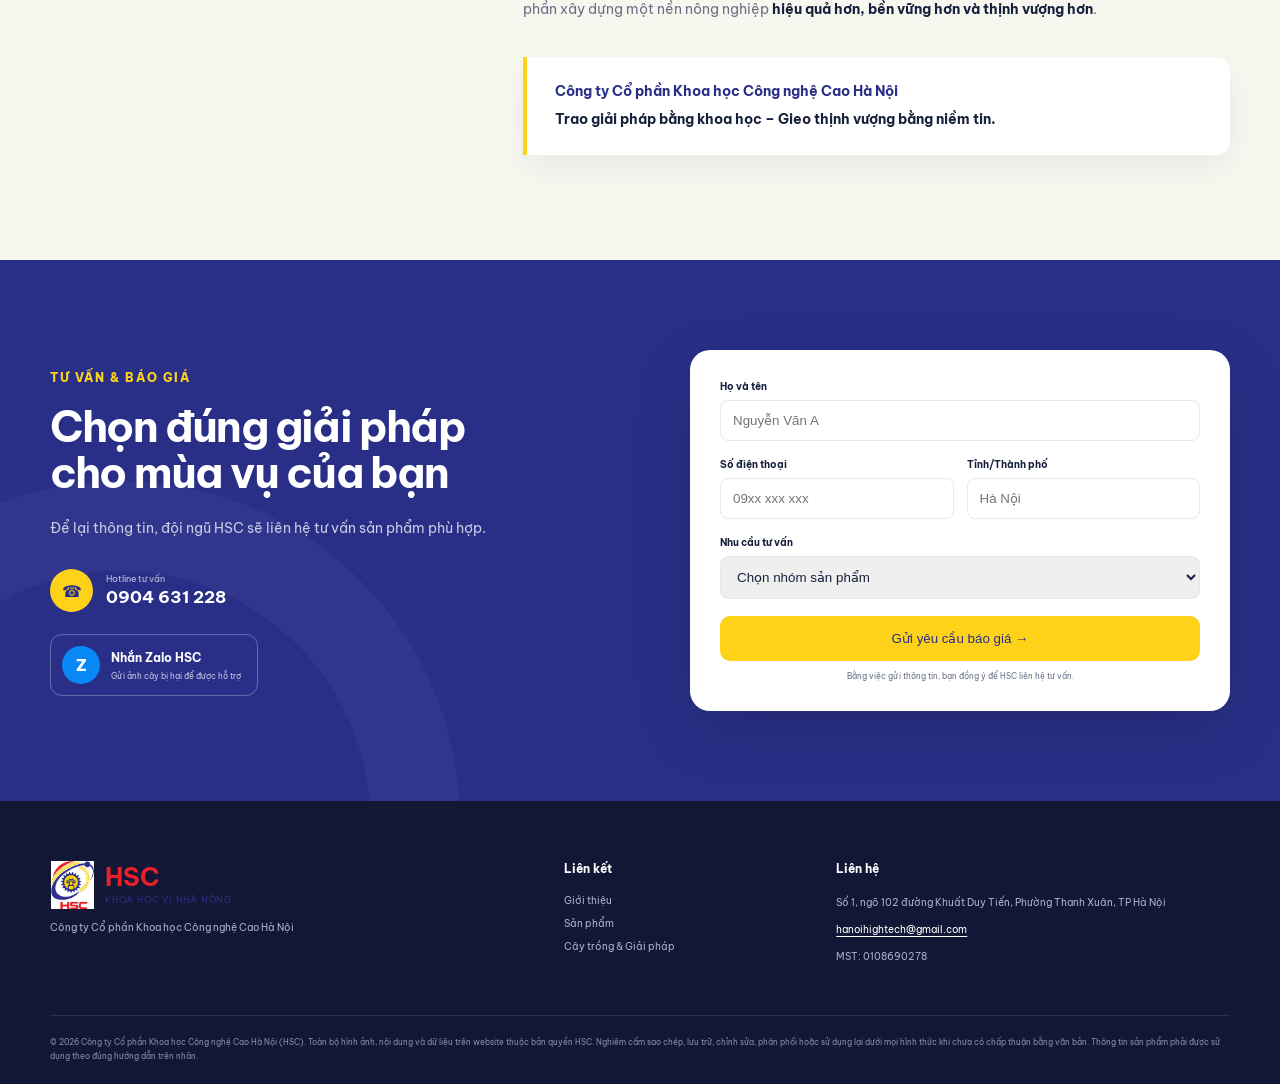
==== commit 373ec8b5: "feat: refresh hero with rice and lychee landscape" ====
--- a/index.html
+++ b/index.html
@@ -10,7 +10,7 @@
   <link rel="preconnect" href="https://fonts.googleapis.com">
   <link rel="preconnect" href="https://fonts.gstatic.com" crossorigin>
   <link href="https://fonts.googleapis.com/css2?family=Be+Vietnam+Pro:wght@400;500;600;700;800&display=swap" rel="stylesheet">
-  <link rel="stylesheet" href="styles.css?v=20261024-3">
+  <link rel="stylesheet" href="styles.css?v=20261028-rice-lychee">
 </head>
 <body>
   <a class="skip-link" href="#main">Đi đến nội dung chính</a>
--- a/styles.css
+++ b/styles.css
@@ -25,7 +25,7 @@
 .honeypot{position:absolute!important;left:-9999px!important;width:1px!important;height:1px!important;opacity:0!important}.footer-grid a[href^="mailto:"]{color:#fff;text-decoration:underline;text-underline-offset:3px}
 
 /* Full-bleed agricultural sunrise hero */
-.hero{background-image:linear-gradient(90deg,rgba(8,35,24,.88) 0%,rgba(8,35,24,.7) 35%,rgba(8,35,24,.2) 68%,rgba(8,35,24,.08) 100%),url('assets/hero-agriculture-sunrise.webp');background-size:cover;background-position:center center}
+.hero{background-image:linear-gradient(90deg,rgba(8,35,24,.88) 0%,rgba(8,35,24,.7) 35%,rgba(8,35,24,.2) 68%,rgba(8,35,24,.08) 100%),url('assets/hero-rice-lychee-2026.webp');background-size:cover;background-position:center center}
 .hero:before{content:"";position:absolute;inset:0;background:linear-gradient(180deg,rgba(255,255,255,.04),rgba(10,35,18,.12));pointer-events:none}
 .hero .hero-copy{padding:42px 36px 42px 0;text-shadow:0 2px 18px rgba(0,0,0,.2)}
 .hero .eyebrow{color:#ffe34e}.hero h1{color:#fff}.hero h1 em{color:#ffe34e}.hero-copy>p{color:rgba(255,255,255,.88)}.hero .text-link{color:#fff}.hero .trust-row{border-color:rgba(255,255,255,.28)}.hero .trust-row b{color:#fff}.hero .trust-row span{color:rgba(255,255,255,.72)}
@@ -35,7 +35,7 @@
 @media(max-width:600px){.hero{background-position:64% center}.hero .hero-copy{padding-top:20px}.hero .sun{background:rgba(255,210,26,.77)}}
 
 /* Bright, unobstructed hero with rotating products */
-.hero{background-image:linear-gradient(90deg,rgba(255,255,255,.84) 0%,rgba(255,255,255,.57) 36%,rgba(255,255,255,.08) 68%,rgba(255,255,255,0) 100%),url('assets/hero-agriculture-sunrise.webp');background-position:center center}
+.hero{background-image:linear-gradient(90deg,rgba(255,255,255,.84) 0%,rgba(255,255,255,.57) 36%,rgba(255,255,255,.08) 68%,rgba(255,255,255,0) 100%),url('assets/hero-rice-lychee-2026.webp');background-position:center center}
 .hero:before{background:linear-gradient(180deg,rgba(255,255,255,.05),rgba(255,240,183,.03))}
 .hero .hero-copy{text-shadow:none}.hero .eyebrow{color:var(--red)}.hero h1{color:var(--ink)}.hero h1 em{color:var(--blue)}.hero-copy>p{color:#4f596e}.hero .text-link{color:var(--blue)}.hero .trust-row{border-color:rgba(41,47,135,.18)}.hero .trust-row b{color:var(--blue)}.hero .trust-row span{color:#5e687b}
 .hero-product-stage{position:absolute;inset:34px 0 55px 70px;display:grid;place-items:center}.hero-product-current{position:relative!important;inset:auto!important;width:430px!important;height:500px!important;object-fit:contain;mix-blend-mode:normal;filter:drop-shadow(0 28px 22px rgba(13,38,25,.28));opacity:1;transform:translateY(0) scale(1);transition:opacity .23s ease,transform .23s ease}.hero-product-current.switching{opacity:0;transform:translateY(10px) scale(.97)}.hero-product-label{position:absolute;right:22px;bottom:25px;background:rgba(255,255,255,.82);backdrop-filter:blur(8px);padding:11px 16px;border-radius:11px;display:flex;flex-direction:column;box-shadow:0 12px 35px rgba(15,33,22,.15);min-width:145px}.hero-product-label small{font-size:8px;text-transform:uppercase;color:var(--red);font-weight:800}.hero-product-label strong{font-size:13px;color:var(--blue);margin-top:3px}.hero-dots{position:absolute;right:28px;bottom:5px;display:flex;gap:5px}.hero-dots span{width:6px;height:6px;background:rgba(255,255,255,.65);border-radius:99px;box-shadow:0 1px 4px rgba(0,0,0,.15);transition:.25s}.hero-dots span.active{width:22px;background:var(--yellow)}.hero-visual .hero-note{left:8px;bottom:18px}.hero-visual .sun,.hero-visual .leaf,.hero-visual .pack-b{display:none!important}
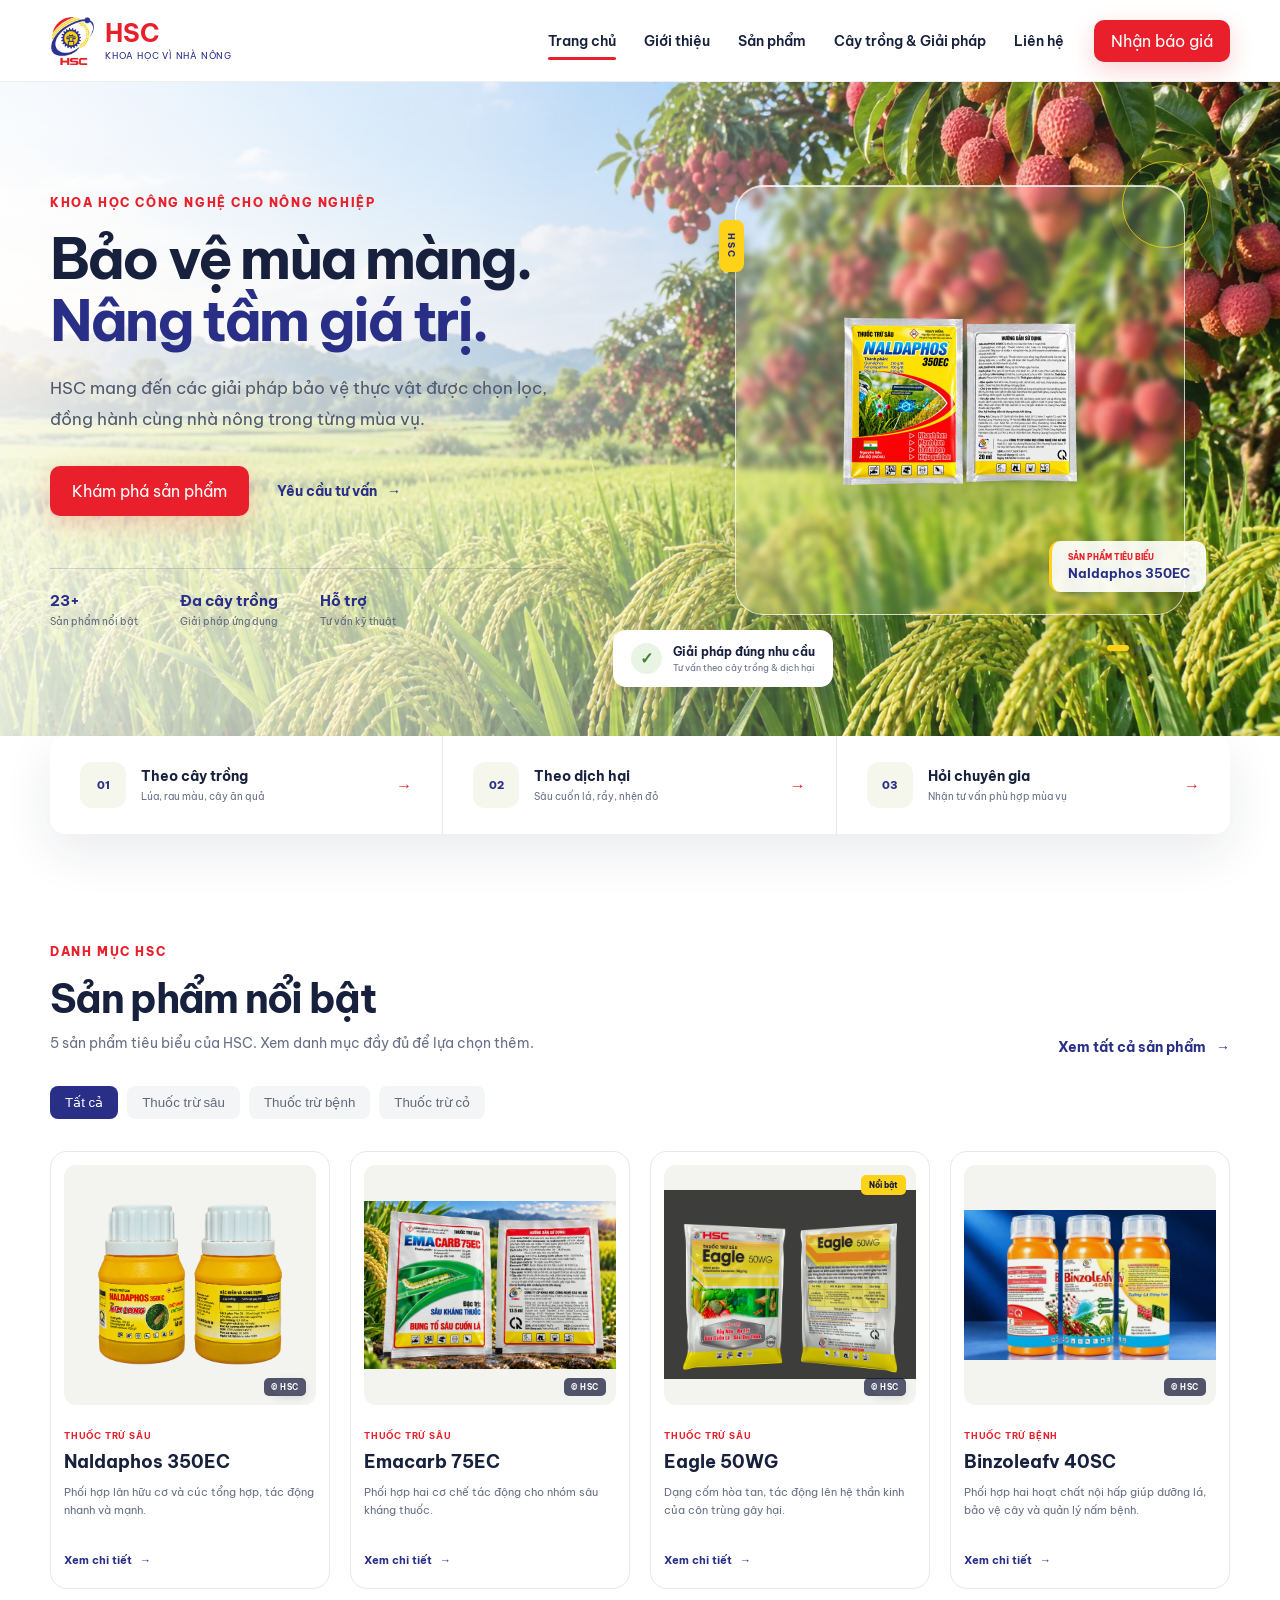
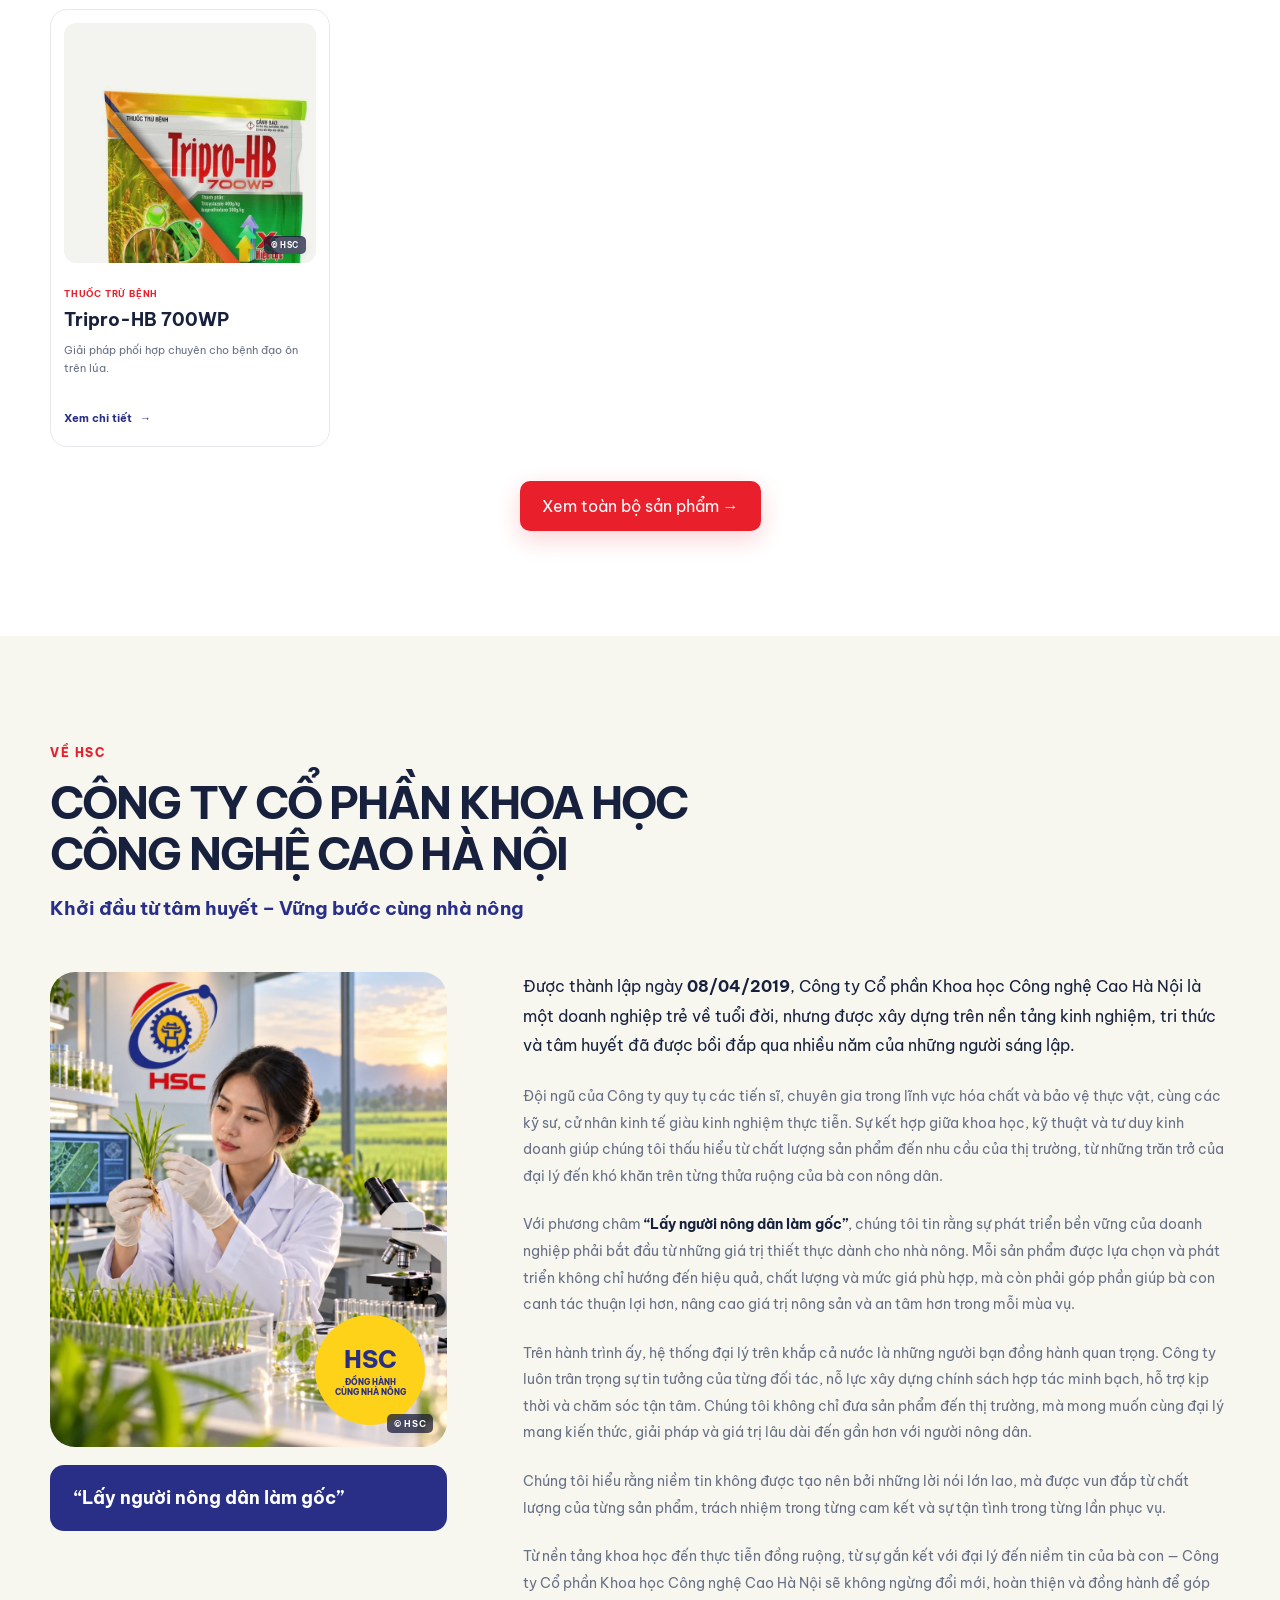
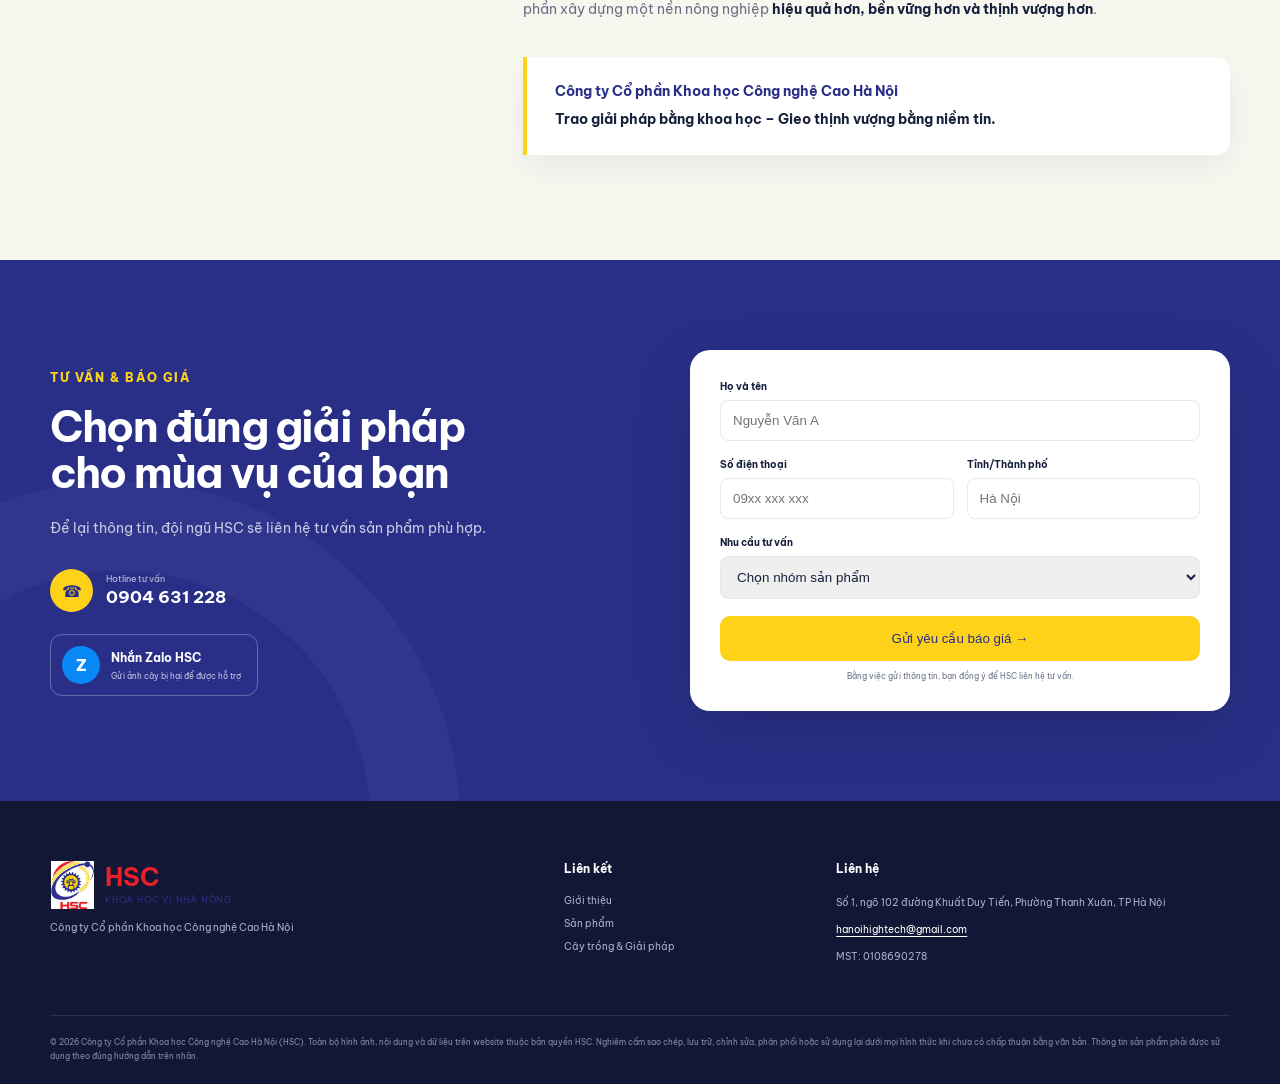
==== commit aef47a81: "fix: rotate Naldaphos bottle and sachet images" ====
--- a/index.html
+++ b/index.html
@@ -107,6 +107,6 @@
       <div class="modal-content"><span class="eyebrow" id="modalType"></span><h2 id="modalTitle"></h2><p class="modal-lead" id="modalLead"></p><div class="active-box"><small>Hoạt chất</small><strong id="modalActive"></strong></div><div class="detail-grid"><div><h3>Công dụng</h3><p id="modalUse"></p></div><div><h3>Đối tượng phòng trừ chủ đạo</h3><p id="modalTargets"></p></div><div><h3>Cây trồng tham khảo</h3><p id="modalCrops"></p></div><div><h3>Lưu ý sử dụng</h3><p>Đọc kỹ nhãn, tuân thủ liều lượng, thời gian cách ly và trang bị bảo hộ. Không tự ý phối trộn khi chưa có hướng dẫn kỹ thuật.</p></div></div><a class="btn" id="modalQuote" href="#quote">Yêu cầu báo giá</a><p class="label-note">Thông tin trên website mang tính giới thiệu. Hướng dẫn trên nhãn sản phẩm là căn cứ sử dụng chính thức.</p></div>
     </section>
   </div>
-  <script src="product-additions.js?v=20261028-tired-super"></script><script src="script.js?v=20261026-products"></script>
+  <script src="product-additions.js?v=20261028-naldaphos-gallery"></script><script src="script.js?v=20261028-naldaphos-gallery"></script>
 </body>
 </html>
